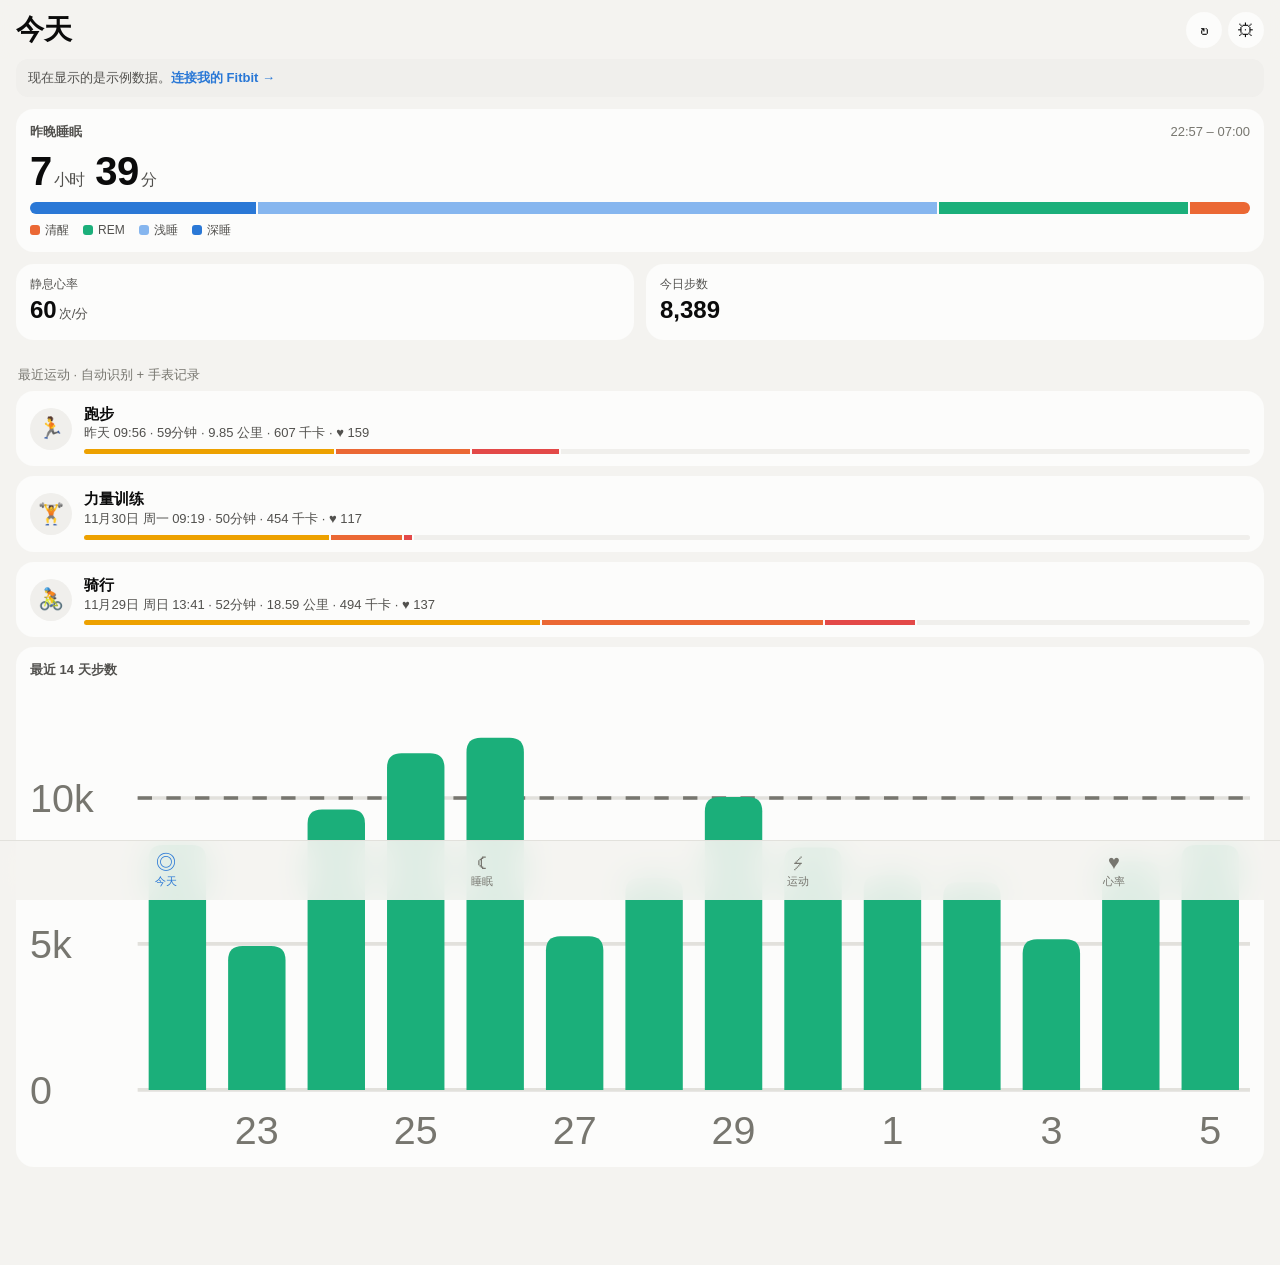
==== index.html @ ba072684 "Personal Fitbit dashboard PWA (sleep stages, workouts, heart rate) Static home-screen web app that r" ====
<!doctype html>
<html lang="zh-CN">
<head>
  <meta charset="utf-8">
  <meta name="viewport" content="width=device-width, initial-scale=1, viewport-fit=cover">
  <meta name="apple-mobile-web-app-capable" content="yes">
  <meta name="mobile-web-app-capable" content="yes">
  <meta name="apple-mobile-web-app-status-bar-style" content="black-translucent">
  <meta name="apple-mobile-web-app-title" content="我的健康">
  <meta name="theme-color" content="#111214">
  <meta name="referrer" content="no-referrer">
  <title>我的健康</title>
  <link rel="manifest" href="manifest.webmanifest">
  <link rel="apple-touch-icon" href="icons/icon-180.png">
  <link rel="icon" href="icons/icon.svg" type="image/svg+xml">
  <link rel="stylesheet" href="styles.css">
</head>
<body>
  <header class="top">
    <h1 id="title">今天</h1>
    <div class="top-actions">
      <button id="refresh" class="icon-btn" aria-label="刷新">↻</button>
      <button id="open-settings" class="icon-btn" aria-label="设置">⚙︎</button>
    </div>
  </header>
  <div id="banner" class="banner" hidden></div>
  <main id="view" aria-live="polite"></main>
  <div id="tip" class="tip" hidden></div>
  <nav class="tabs" role="tablist">
    <button data-tab="today" class="on"><span class="ti">◎</span>今天</button>
    <button data-tab="sleep"><span class="ti">☾</span>睡眠</button>
    <button data-tab="workouts"><span class="ti">⚡︎</span>运动</button>
    <button data-tab="heart"><span class="ti">♥︎</span>心率</button>
  </nav>
  <script type="module" src="app.js"></script>
</body>
</html>
---- styles.css ----
:root {
  color-scheme: dark;
  --bg: #111214;
  --card: #1a1a19;
  --card-2: #232321;
  --line: #2e2e2b;
  --text: #f0efec;
  --text-2: #c3c2b7;
  --muted: #8b8a82;
  --accent: #3987e5;
  /* sleep stages: ordered by depth; rows are also labeled, so color is never alone */
  --awake: #d95926;
  --rem: #199e70;
  --light: #6da7ec;
  --deep: #256abf;
  --hr: #e66767;
  --hr-band: rgba(230, 103, 103, .22);
  --steps: #1baf7a;
  --z1: #c98500; --z2: #d95926; --z3: #e66767;
  --safe-b: env(safe-area-inset-bottom, 0px);
  --safe-t: env(safe-area-inset-top, 0px);
}
@media (prefers-color-scheme: light) {
  :root:not([data-theme="dark"]) {
    color-scheme: light;
    --bg: #f4f3f0; --card: #fcfcfb; --card-2: #f0efec; --line: #e2e1dc;
    --text: #0b0b0b; --text-2: #52514e; --muted: #77766f;
    --accent: #2a78d6; --awake: #eb6834; --rem: #1baf7a; --light: #86b6ef; --deep: #2a78d6;
    --hr: #e34948; --hr-band: rgba(227, 73, 72, .16); --z1: #eda100; --z2: #eb6834; --z3: #e34948;
  }
}
* { box-sizing: border-box; -webkit-tap-highlight-color: transparent; }
html, body { margin: 0; background: var(--bg); color: var(--text); }
body {
  font: 15px/1.45 -apple-system, BlinkMacSystemFont, "SF Pro Text", "PingFang SC", "Helvetica Neue", sans-serif;
  padding-top: var(--safe-t);
  padding-bottom: calc(70px + var(--safe-b));
  min-height: 100vh;
  overflow-x: hidden;
}
button { font: inherit; color: inherit; }
.top {
  position: sticky; top: 0; z-index: 5;
  display: flex; align-items: center; justify-content: space-between;
  padding: 10px 16px 8px; background: color-mix(in srgb, var(--bg) 88%, transparent);
  backdrop-filter: blur(14px); -webkit-backdrop-filter: blur(14px);
}
.top h1 { font-size: 28px; margin: 0; letter-spacing: .3px; }
.top-actions { display: flex; gap: 6px; }
.icon-btn { background: var(--card); border: 0; width: 36px; height: 36px; border-radius: 18px; font-size: 18px; cursor: pointer; }
.icon-btn.spin { animation: spin 1s linear infinite; }
@keyframes spin { to { transform: rotate(360deg); } }
main { padding: 4px 16px 16px; }
.banner { margin: 0 16px 8px; padding: 10px 12px; border-radius: 12px; background: var(--card-2); color: var(--text-2); font-size: 13px; }
.banner button { background: none; border: 0; color: var(--accent); padding: 0; cursor: pointer; font-weight: 600; }
.banner.err { color: var(--awake); }

.card { background: var(--card); border-radius: 18px; padding: 14px 14px 12px; margin-bottom: 12px; }
.card h2 { font-size: 13px; font-weight: 600; color: var(--text-2); margin: 0 0 8px; text-transform: none; display: flex; justify-content: space-between; align-items: baseline; }
.card h2 .sub { font-weight: 400; color: var(--muted); }
.hero { font-size: 40px; font-weight: 700; letter-spacing: -.5px; line-height: 1.05; }
.hero small { font-size: 16px; font-weight: 500; color: var(--text-2); margin-left: 2px; }
.muted { color: var(--muted); }
.row { display: flex; gap: 12px; }
.row > * { flex: 1; min-width: 0; }
.stat { background: var(--card); border-radius: 18px; padding: 12px 14px; margin-bottom: 12px; }
.stat .k { font-size: 12px; color: var(--text-2); }
.stat .v { font-size: 24px; font-weight: 700; }
.stat .v small { font-size: 13px; color: var(--text-2); font-weight: 500; margin-left: 2px; }
.grid4 { display: grid; grid-template-columns: repeat(2, 1fr); gap: 10px 12px; margin-top: 10px; }
.grid4 .k { font-size: 12px; color: var(--muted); }
.grid4 .v { font-size: 17px; font-weight: 600; }

.nav-day { display: flex; align-items: center; justify-content: space-between; margin-bottom: 10px; }
.nav-day button { background: var(--card); border: 0; border-radius: 14px; padding: 6px 14px; cursor: pointer; }
.nav-day button:disabled { opacity: .3; }
.nav-day .d { font-weight: 600; }

svg { display: block; width: 100%; height: auto; overflow: visible; }
svg text { fill: var(--muted); font-size: 11px; }
svg .lbl { fill: var(--text-2); font-size: 12px; }
svg .grid { stroke: var(--line); stroke-width: 1; }
.hit { fill: transparent; cursor: pointer; }

.legend { display: flex; flex-wrap: wrap; gap: 6px 14px; margin-top: 8px; font-size: 12px; color: var(--text-2); }
.legend i { display: inline-block; width: 10px; height: 10px; border-radius: 3px; margin-right: 5px; vertical-align: -1px; }

.stage-row { display: grid; grid-template-columns: 40px 1fr auto; align-items: center; gap: 10px; margin: 8px 0; font-size: 13px; }
.stage-row .bar { height: 10px; background: var(--card-2); border-radius: 5px; overflow: hidden; }
.stage-row .bar span { display: block; height: 100%; border-radius: 5px; }
.stage-row .val { text-align: right; white-space: nowrap; width: 132px; color: var(--text-2); font-variant-numeric: tabular-nums; }
.stage-row .name { color: var(--text-2); }

.stack { display: flex; height: 12px; border-radius: 6px; overflow: hidden; gap: 2px; margin-top: 10px; }
.stack span { display: block; height: 100%; }

.wk { display: flex; gap: 12px; align-items: center; padding: 12px 14px; background: var(--card); border-radius: 18px; margin-bottom: 10px; cursor: pointer; border: 0; width: 100%; text-align: left; }
.wk .ic { width: 42px; height: 42px; border-radius: 21px; background: var(--card-2); display: grid; place-items: center; font-size: 21px; flex: none; }
.wk .body { flex: 1; min-width: 0; }
.wk .t { font-weight: 600; display: flex; gap: 6px; align-items: center; }
.wk .m { font-size: 13px; color: var(--text-2); }
.wk .tag { font-size: 10px; font-weight: 600; color: var(--accent); border: 1px solid currentColor; border-radius: 6px; padding: 0 4px; }
.wk .zones { display: flex; height: 5px; gap: 2px; margin-top: 6px; border-radius: 3px; overflow: hidden; }
.wk .zones span { display: block; height: 100%; }
.day-h { font-size: 13px; color: var(--muted); margin: 14px 2px 6px; }

.sheet-bg { position: fixed; inset: 0; background: rgba(0,0,0,.5); z-index: 20; }
.sheet { position: fixed; left: 0; right: 0; bottom: 0; z-index: 21; background: var(--bg); border-radius: 22px 22px 0 0; max-height: 88vh; overflow: auto; padding: 8px 16px calc(24px + var(--safe-b)); }
.sheet .grab { width: 40px; height: 5px; border-radius: 3px; background: var(--line); margin: 4px auto 10px; }
.sheet h3 { margin: 4px 0 12px; font-size: 22px; }

.field { display: block; margin-bottom: 12px; }
.field span { display: block; font-size: 13px; color: var(--text-2); margin-bottom: 4px; }
.field input { width: 100%; padding: 11px 12px; border-radius: 12px; border: 1px solid var(--line); background: var(--card); color: var(--text); font: inherit; font-size: 16px; }
.btn { display: block; width: 100%; padding: 13px; border-radius: 14px; border: 0; background: var(--accent); color: #fff; font-weight: 600; font-size: 16px; cursor: pointer; margin-top: 8px; }
.btn.ghost { background: var(--card); color: var(--text); }
.btn.danger { background: var(--card); color: var(--awake); }
.note { font-size: 12px; color: var(--muted); margin: 6px 0 12px; }
code { font-size: 12px; background: var(--card-2); padding: 1px 5px; border-radius: 5px; word-break: break-all; }

.tabs {
  position: fixed; left: 0; right: 0; bottom: 0; z-index: 6;
  display: flex; padding: 6px 8px calc(6px + var(--safe-b));
  background: color-mix(in srgb, var(--bg) 90%, transparent);
  backdrop-filter: blur(16px); -webkit-backdrop-filter: blur(16px);
  border-top: 1px solid var(--line);
}
.tabs button { flex: 1; background: none; border: 0; font-size: 11px; color: var(--muted); display: flex; flex-direction: column; align-items: center; gap: 1px; padding: 4px 0; cursor: pointer; }
.tabs button .ti { font-size: 20px; line-height: 1.1; }
.tabs button.on { color: var(--accent); }

.tip { position: fixed; z-index: 30; pointer-events: none; background: var(--card-2); color: var(--text); border: 1px solid var(--line); padding: 6px 9px; border-radius: 10px; font-size: 12px; box-shadow: 0 6px 20px rgba(0,0,0,.35); max-width: 220px; }
.tip b { font-weight: 600; }
.empty { text-align: center; color: var(--muted); padding: 30px 10px; }
table.data { width: 100%; border-collapse: collapse; font-size: 13px; }
table.data td, table.data th { padding: 5px 2px; border-bottom: 1px solid var(--line); text-align: left; font-variant-numeric: tabular-nums; }
table.data th { color: var(--muted); font-weight: 500; }
details summary { color: var(--muted); font-size: 12px; cursor: pointer; margin-top: 8px; }
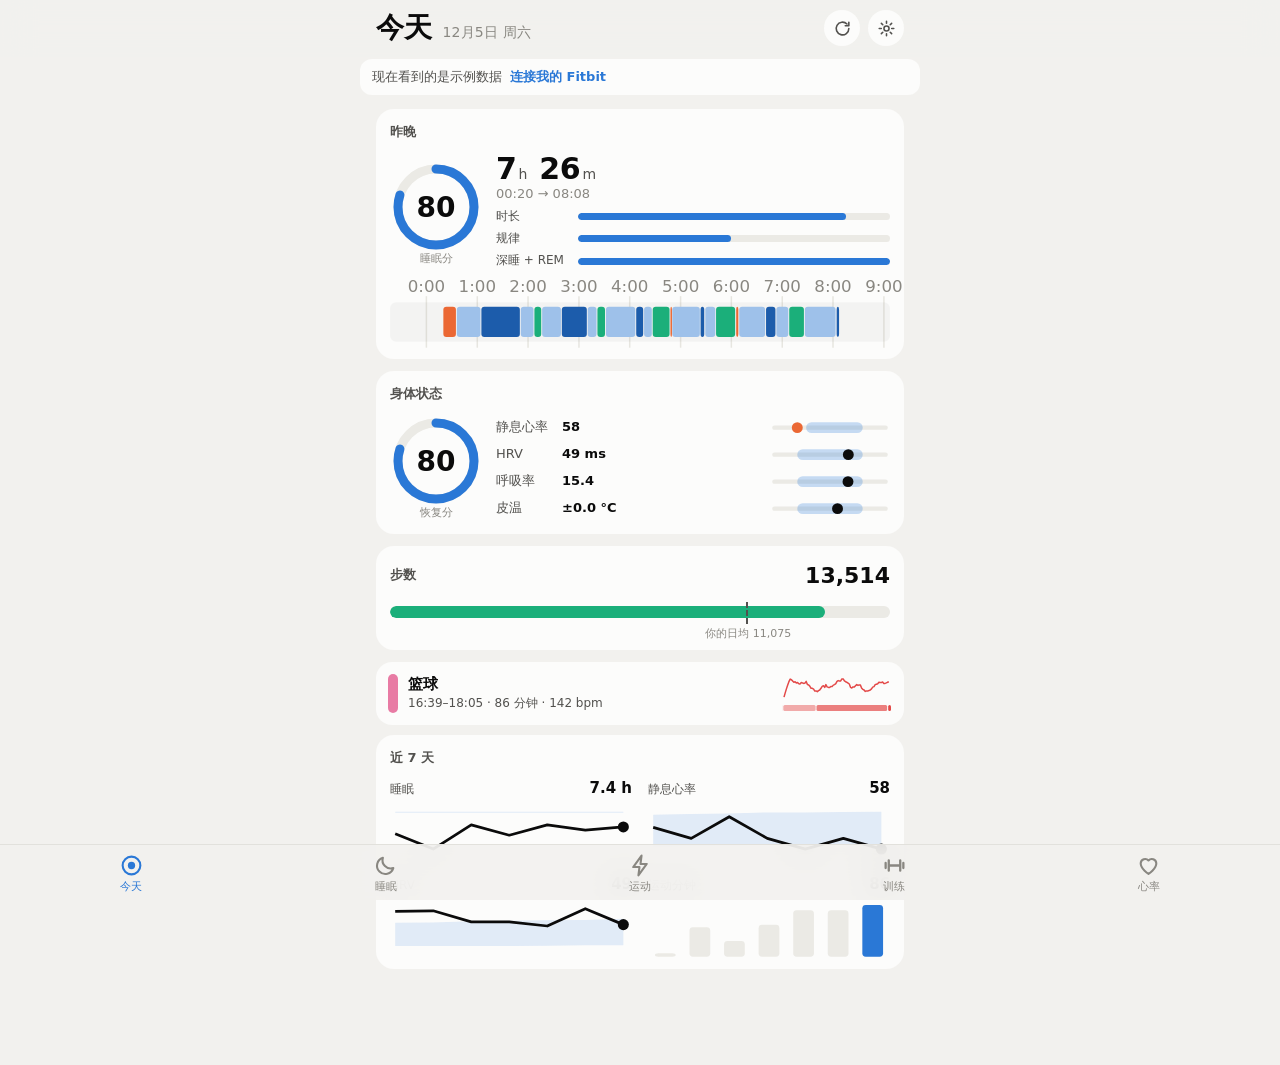
==== commit d133aba9: "v2: chart-first redesign, day/week/month/3-month views, strength-training log - One shared 日/周/月/3月 " ====
--- a/index.html
+++ b/index.html
@@ -5,9 +5,10 @@
   <meta name="viewport" content="width=device-width, initial-scale=1, viewport-fit=cover">
   <meta name="apple-mobile-web-app-capable" content="yes">
   <meta name="mobile-web-app-capable" content="yes">
-  <meta name="apple-mobile-web-app-status-bar-style" content="black-translucent">
+  <meta name="apple-mobile-web-app-status-bar-style" content="default">
   <meta name="apple-mobile-web-app-title" content="我的健康">
-  <meta name="theme-color" content="#111214">
+  <meta name="theme-color" content="#f4f3f0" media="(prefers-color-scheme: light)">
+  <meta name="theme-color" content="#0d0d0d" media="(prefers-color-scheme: dark)">
   <meta name="referrer" content="no-referrer">
   <title>我的健康</title>
   <link rel="manifest" href="manifest.webmanifest">
@@ -17,20 +18,31 @@
 </head>
 <body>
   <header class="top">
-    <h1 id="title">今天</h1>
-    <div class="top-actions">
-      <button id="refresh" class="icon-btn" aria-label="刷新">↻</button>
-      <button id="open-settings" class="icon-btn" aria-label="设置">⚙︎</button>
+    <div class="top-row">
+      <h1><span id="title">今天</span><small id="date"></small></h1>
+      <div class="top-actions">
+        <button id="sync" class="icon-btn" aria-label="刷新"><svg viewBox="0 0 24 24"><path d="M20 12a8 8 0 1 1-2.34-5.66M20 4v4.5h-4.5" fill="none" stroke="currentColor" stroke-width="2" stroke-linecap="round" stroke-linejoin="round"/></svg></button>
+        <button id="open-settings" class="icon-btn" aria-label="设置"><svg viewBox="0 0 24 24"><circle cx="12" cy="12" r="3.2" fill="none" stroke="currentColor" stroke-width="2"/><path d="M12 2.8v2.6M12 18.6v2.6M2.8 12h2.6M18.6 12h2.6M5.5 5.5l1.8 1.8M16.7 16.7l1.8 1.8M5.5 18.5l1.8-1.8M16.7 7.3l1.8-1.8" stroke="currentColor" stroke-width="2" stroke-linecap="round"/></svg></button>
+      </div>
+    </div>
+    <div id="period" class="period" hidden>
+      <div class="seg" role="tablist" aria-label="时间范围">
+        <button data-range="d" role="tab">日</button><button data-range="w" role="tab">周</button><button data-range="m" role="tab">月</button><button data-range="q" role="tab">3月</button>
+      </div>
+      <div class="pnav">
+        <button data-nav="1" aria-label="更早">‹</button><span id="plabel"></span><button data-nav="-1" aria-label="更近">›</button>
+      </div>
     </div>
   </header>
   <div id="banner" class="banner" hidden></div>
   <main id="view" aria-live="polite"></main>
   <div id="tip" class="tip" hidden></div>
   <nav class="tabs" role="tablist">
-    <button data-tab="today" class="on"><span class="ti">◎</span>今天</button>
-    <button data-tab="sleep"><span class="ti">☾</span>睡眠</button>
-    <button data-tab="workouts"><span class="ti">⚡︎</span>运动</button>
-    <button data-tab="heart"><span class="ti">♥︎</span>心率</button>
+    <button data-tab="today" role="tab"><svg viewBox="0 0 24 24"><circle cx="12" cy="12" r="8.5" fill="none" stroke="currentColor" stroke-width="2"/><circle cx="12" cy="12" r="3.5" fill="currentColor"/></svg>今天</button>
+    <button data-tab="sleep" role="tab"><svg viewBox="0 0 24 24"><path d="M19.5 14.5A8 8 0 0 1 9.5 4.5a8 8 0 1 0 10 10z" fill="none" stroke="currentColor" stroke-width="2" stroke-linejoin="round"/></svg>睡眠</button>
+    <button data-tab="workouts" role="tab"><svg viewBox="0 0 24 24"><path d="M13 2.5 5 13.5h6l-1 8 8-11h-6z" fill="none" stroke="currentColor" stroke-width="2" stroke-linejoin="round"/></svg>运动</button>
+    <button data-tab="train" role="tab"><svg viewBox="0 0 24 24"><path d="M6.5 7v10M17.5 7v10M3.5 9.5v5M20.5 9.5v5M6.5 12h11" fill="none" stroke="currentColor" stroke-width="2.2" stroke-linecap="round"/></svg>训练</button>
+    <button data-tab="heart" role="tab"><svg viewBox="0 0 24 24"><path d="M12 20s-7.5-4.6-7.5-10.2A4.3 4.3 0 0 1 12 7.2a4.3 4.3 0 0 1 7.5 2.6C19.5 15.4 12 20 12 20z" fill="none" stroke="currentColor" stroke-width="2" stroke-linejoin="round"/></svg>心率</button>
   </nav>
   <script type="module" src="app.js"></script>
 </body>
--- a/styles.css
+++ b/styles.css
@@ -1,138 +1,378 @@
+/* 我的健康 v2. Colors are tokens: light first, dark below. Charts read the same tokens. */
 :root {
+  color-scheme: light;
+  --bg: #f2f1ee;
+  --card: #fcfcfb;
+  --card-2: #f0efec;
+  --line: #e2e1dc;
+  --grid: #e7e6e0;
+  --track: #ebeae5;
+  --shade: rgba(11, 11, 11, .035);
+  --shade-strong: rgba(42, 120, 214, .09);
+  --dot: #c3c2b7;
+  --text: #0b0b0b;
+  --text-2: #52514e;
+  --muted: #898781;
+  --c-blue: #2a78d6;
+  --c-orange: #eb6834;
+  --c-aqua: #1baf7a;
+  --c-yellow: #eda100;
+  --c-magenta: #e87ba4;
+  --c-green: #008300;
+  --c-violet: #6250d6;
+  --c-red: #e34948;
+  --c-grey: #a9a8a1;
+  --c-steps: var(--c-aqua);
+  --accent: var(--c-blue);
+  --good: #006300;
+  --warn: #c2410c;
+  --deep: #1c5cab;
+  --light: color-mix(in srgb, var(--c-blue) 45%, var(--card));
+  --rem: var(--c-aqua);
+  --awake: var(--c-orange);
+  --band: color-mix(in srgb, var(--c-blue) 13%, transparent);
+  --band-strong: color-mix(in srgb, var(--c-blue) 26%, transparent);
+  --z1: color-mix(in srgb, var(--c-red) 22%, var(--card));
+  --z2: color-mix(in srgb, var(--c-red) 45%, var(--card));
+  --z3: color-mix(in srgb, var(--c-red) 70%, var(--card));
+  --z4: var(--c-red);
+  --safe-t: env(safe-area-inset-top, 0px);
+  --safe-b: env(safe-area-inset-bottom, 0px);
+}
+@media (prefers-color-scheme: dark) {
+  :root:where(:not([data-theme="light"])) {
+    color-scheme: dark;
+    --bg: #0d0d0d; --card: #1a1a19; --card-2: #242422; --line: #2e2e2b; --grid: #2c2c2a; --track: #2b2b29;
+    --shade: rgba(255, 255, 255, .035); --shade-strong: rgba(57, 135, 229, .16); --dot: #4a4a46;
+    --text: #f0efec; --text-2: #c3c2b7; --muted: #898781;
+    --c-blue: #3987e5; --c-orange: #d95926; --c-aqua: #199e70; --c-yellow: #c98500; --c-magenta: #d55181;
+    --c-green: #0ca30c; --c-violet: #9085e9; --c-red: #e66767; --c-grey: #6f6e68;
+    --good: #0ca30c; --warn: #ec835a; --deep: #3987e5;
+    --light: color-mix(in srgb, var(--c-blue) 45%, var(--card));
+    --z1: color-mix(in srgb, var(--c-red) 34%, var(--card)); --z2: color-mix(in srgb, var(--c-red) 55%, var(--card)); --z3: color-mix(in srgb, var(--c-red) 78%, var(--card));
+  }
+}
+:root[data-theme="dark"] {
   color-scheme: dark;
-  --bg: #111214;
-  --card: #1a1a19;
-  --card-2: #232321;
-  --line: #2e2e2b;
-  --text: #f0efec;
-  --text-2: #c3c2b7;
-  --muted: #8b8a82;
-  --accent: #3987e5;
-  /* sleep stages: ordered by depth; rows are also labeled, so color is never alone */
-  --awake: #d95926;
-  --rem: #199e70;
-  --light: #6da7ec;
-  --deep: #256abf;
-  --hr: #e66767;
-  --hr-band: rgba(230, 103, 103, .22);
-  --steps: #1baf7a;
-  --z1: #c98500; --z2: #d95926; --z3: #e66767;
-  --safe-b: env(safe-area-inset-bottom, 0px);
-  --safe-t: env(safe-area-inset-top, 0px);
-}
-@media (prefers-color-scheme: light) {
-  :root:not([data-theme="dark"]) {
-    color-scheme: light;
-    --bg: #f4f3f0; --card: #fcfcfb; --card-2: #f0efec; --line: #e2e1dc;
-    --text: #0b0b0b; --text-2: #52514e; --muted: #77766f;
-    --accent: #2a78d6; --awake: #eb6834; --rem: #1baf7a; --light: #86b6ef; --deep: #2a78d6;
-    --hr: #e34948; --hr-band: rgba(227, 73, 72, .16); --z1: #eda100; --z2: #eb6834; --z3: #e34948;
-  }
-}
+  --bg: #0d0d0d; --card: #1a1a19; --card-2: #242422; --line: #2e2e2b; --grid: #2c2c2a; --track: #2b2b29;
+  --shade: rgba(255, 255, 255, .035); --shade-strong: rgba(57, 135, 229, .16); --dot: #4a4a46;
+  --text: #f0efec; --text-2: #c3c2b7; --muted: #898781;
+  --c-blue: #3987e5; --c-orange: #d95926; --c-aqua: #199e70; --c-yellow: #c98500; --c-magenta: #d55181;
+  --c-green: #0ca30c; --c-violet: #9085e9; --c-red: #e66767; --c-grey: #6f6e68;
+  --good: #0ca30c; --warn: #ec835a; --deep: #3987e5;
+  --light: color-mix(in srgb, var(--c-blue) 45%, var(--card));
+  --z1: color-mix(in srgb, var(--c-red) 34%, var(--card)); --z2: color-mix(in srgb, var(--c-red) 55%, var(--card)); --z3: color-mix(in srgb, var(--c-red) 78%, var(--card));
+}
+
 * { box-sizing: border-box; -webkit-tap-highlight-color: transparent; }
 html, body { margin: 0; background: var(--bg); color: var(--text); }
 body {
-  font: 15px/1.45 -apple-system, BlinkMacSystemFont, "SF Pro Text", "PingFang SC", "Helvetica Neue", sans-serif;
-  padding-top: var(--safe-t);
-  padding-bottom: calc(70px + var(--safe-b));
+  font: 15px/1.45 -apple-system, BlinkMacSystemFont, system-ui, "PingFang SC", "Helvetica Neue", sans-serif;
+  padding-bottom: calc(64px + var(--safe-b));
   min-height: 100vh;
   overflow-x: hidden;
-}
-button { font: inherit; color: inherit; }
+  -webkit-text-size-adjust: 100%;
+}
+body.has-sheet { overflow: hidden; }
+button { font: inherit; color: inherit; cursor: pointer; }
+button:disabled { opacity: .35; cursor: default; }
+small { font-size: .78em; }
+
+/* ---------- header ---------- */
 .top {
   position: sticky; top: 0; z-index: 5;
-  display: flex; align-items: center; justify-content: space-between;
-  padding: 10px 16px 8px; background: color-mix(in srgb, var(--bg) 88%, transparent);
-  backdrop-filter: blur(14px); -webkit-backdrop-filter: blur(14px);
-}
-.top h1 { font-size: 28px; margin: 0; letter-spacing: .3px; }
-.top-actions { display: flex; gap: 6px; }
-.icon-btn { background: var(--card); border: 0; width: 36px; height: 36px; border-radius: 18px; font-size: 18px; cursor: pointer; }
-.icon-btn.spin { animation: spin 1s linear infinite; }
+  padding: calc(var(--safe-t) + 8px) 16px 8px;
+  background: color-mix(in srgb, var(--bg) 86%, transparent);
+  backdrop-filter: saturate(1.4) blur(16px); -webkit-backdrop-filter: saturate(1.4) blur(16px);
+}
+.top-row { display: flex; align-items: center; justify-content: space-between; }
+.top h1 { font-size: 28px; margin: 0; letter-spacing: .2px; display: flex; align-items: baseline; gap: 10px; }
+.top h1 small { font-size: 14px; font-weight: 500; color: var(--muted); }
+.top-actions { display: flex; gap: 8px; }
+.icon-btn { background: var(--card); border: 0; width: 36px; height: 36px; border-radius: 18px; display: grid; place-items: center; color: var(--text-2); }
+.icon-btn svg { width: 19px; height: 19px; }
+.icon-btn.spin svg { animation: spin 1s linear infinite; }
 @keyframes spin { to { transform: rotate(360deg); } }
-main { padding: 4px 16px 16px; }
-.banner { margin: 0 16px 8px; padding: 10px 12px; border-radius: 12px; background: var(--card-2); color: var(--text-2); font-size: 13px; }
-.banner button { background: none; border: 0; color: var(--accent); padding: 0; cursor: pointer; font-weight: 600; }
-.banner.err { color: var(--awake); }
-
-.card { background: var(--card); border-radius: 18px; padding: 14px 14px 12px; margin-bottom: 12px; }
-.card h2 { font-size: 13px; font-weight: 600; color: var(--text-2); margin: 0 0 8px; text-transform: none; display: flex; justify-content: space-between; align-items: baseline; }
-.card h2 .sub { font-weight: 400; color: var(--muted); }
-.hero { font-size: 40px; font-weight: 700; letter-spacing: -.5px; line-height: 1.05; }
-.hero small { font-size: 16px; font-weight: 500; color: var(--text-2); margin-left: 2px; }
+
+.period { display: flex; align-items: center; justify-content: space-between; gap: 10px; margin-top: 8px; }
+.period[hidden] { display: none; }
+.seg { display: flex; background: var(--card-2); border-radius: 10px; padding: 2px; }
+.seg button { border: 0; background: none; padding: 5px 0; width: 44px; border-radius: 8px; font-size: 14px; color: var(--text-2); }
+.seg button[aria-selected="true"] { background: var(--card); color: var(--text); font-weight: 600; box-shadow: 0 1px 3px rgba(0, 0, 0, .12); }
+.pnav { display: flex; align-items: center; gap: 2px; min-width: 0; }
+.pnav span { font-size: 14px; font-weight: 600; white-space: nowrap; overflow: hidden; text-overflow: ellipsis; text-align: center; min-width: 76px; }
+.pnav button { border: 0; background: none; font-size: 24px; line-height: 1; width: 32px; height: 32px; color: var(--accent); }
+
+.banner { margin: 2px 16px 10px; padding: 9px 12px; border-radius: 12px; background: var(--card); color: var(--text-2); font-size: 13px; display: flex; flex-wrap: wrap; gap: 4px 8px; align-items: center; }
+.banner button { background: none; border: 0; color: var(--accent); padding: 0; font-weight: 600; }
+.warn { color: var(--warn); }
 .muted { color: var(--muted); }
-.row { display: flex; gap: 12px; }
-.row > * { flex: 1; min-width: 0; }
-.stat { background: var(--card); border-radius: 18px; padding: 12px 14px; margin-bottom: 12px; }
-.stat .k { font-size: 12px; color: var(--text-2); }
-.stat .v { font-size: 24px; font-weight: 700; }
-.stat .v small { font-size: 13px; color: var(--text-2); font-weight: 500; margin-left: 2px; }
-.grid4 { display: grid; grid-template-columns: repeat(2, 1fr); gap: 10px 12px; margin-top: 10px; }
-.grid4 .k { font-size: 12px; color: var(--muted); }
-.grid4 .v { font-size: 17px; font-weight: 600; }
-
-.nav-day { display: flex; align-items: center; justify-content: space-between; margin-bottom: 10px; }
-.nav-day button { background: var(--card); border: 0; border-radius: 14px; padding: 6px 14px; cursor: pointer; }
-.nav-day button:disabled { opacity: .3; }
-.nav-day .d { font-weight: 600; }
-
-svg { display: block; width: 100%; height: auto; overflow: visible; }
-svg text { fill: var(--muted); font-size: 11px; }
-svg .lbl { fill: var(--text-2); font-size: 12px; }
-svg .grid { stroke: var(--line); stroke-width: 1; }
-.hit { fill: transparent; cursor: pointer; }
-
-.legend { display: flex; flex-wrap: wrap; gap: 6px 14px; margin-top: 8px; font-size: 12px; color: var(--text-2); }
-.legend i { display: inline-block; width: 10px; height: 10px; border-radius: 3px; margin-right: 5px; vertical-align: -1px; }
-
-.stage-row { display: grid; grid-template-columns: 40px 1fr auto; align-items: center; gap: 10px; margin: 8px 0; font-size: 13px; }
-.stage-row .bar { height: 10px; background: var(--card-2); border-radius: 5px; overflow: hidden; }
-.stage-row .bar span { display: block; height: 100%; border-radius: 5px; }
-.stage-row .val { text-align: right; white-space: nowrap; width: 132px; color: var(--text-2); font-variant-numeric: tabular-nums; }
-.stage-row .name { color: var(--text-2); }
-
-.stack { display: flex; height: 12px; border-radius: 6px; overflow: hidden; gap: 2px; margin-top: 10px; }
-.stack span { display: block; height: 100%; }
-
-.wk { display: flex; gap: 12px; align-items: center; padding: 12px 14px; background: var(--card); border-radius: 18px; margin-bottom: 10px; cursor: pointer; border: 0; width: 100%; text-align: left; }
-.wk .ic { width: 42px; height: 42px; border-radius: 21px; background: var(--card-2); display: grid; place-items: center; font-size: 21px; flex: none; }
-.wk .body { flex: 1; min-width: 0; }
-.wk .t { font-weight: 600; display: flex; gap: 6px; align-items: center; }
-.wk .m { font-size: 13px; color: var(--text-2); }
-.wk .tag { font-size: 10px; font-weight: 600; color: var(--accent); border: 1px solid currentColor; border-radius: 6px; padding: 0 4px; }
-.wk .zones { display: flex; height: 5px; gap: 2px; margin-top: 6px; border-radius: 3px; overflow: hidden; }
-.wk .zones span { display: block; height: 100%; }
-.day-h { font-size: 13px; color: var(--muted); margin: 14px 2px 6px; }
-
-.sheet-bg { position: fixed; inset: 0; background: rgba(0,0,0,.5); z-index: 20; }
-.sheet { position: fixed; left: 0; right: 0; bottom: 0; z-index: 21; background: var(--bg); border-radius: 22px 22px 0 0; max-height: 88vh; overflow: auto; padding: 8px 16px calc(24px + var(--safe-b)); }
-.sheet .grab { width: 40px; height: 5px; border-radius: 3px; background: var(--line); margin: 4px auto 10px; }
-.sheet h3 { margin: 4px 0 12px; font-size: 22px; }
-
-.field { display: block; margin-bottom: 12px; }
-.field span { display: block; font-size: 13px; color: var(--text-2); margin-bottom: 4px; }
-.field input { width: 100%; padding: 11px 12px; border-radius: 12px; border: 1px solid var(--line); background: var(--card); color: var(--text); font: inherit; font-size: 16px; }
-.btn { display: block; width: 100%; padding: 13px; border-radius: 14px; border: 0; background: var(--accent); color: #fff; font-weight: 600; font-size: 16px; cursor: pointer; margin-top: 8px; }
-.btn.ghost { background: var(--card); color: var(--text); }
-.btn.danger { background: var(--card); color: var(--awake); }
-.note { font-size: 12px; color: var(--muted); margin: 6px 0 12px; }
-code { font-size: 12px; background: var(--card-2); padding: 1px 5px; border-radius: 5px; word-break: break-all; }
-
+
+main { padding: 4px 16px 20px; }
+main.slide-l { animation: slideL .22s ease-out; }
+main.slide-r { animation: slideR .22s ease-out; }
+@keyframes slideL { from { opacity: .3; transform: translateX(26px); } }
+@keyframes slideR { from { opacity: .3; transform: translateX(-26px); } }
+
+/* ---------- tab bar ---------- */
 .tabs {
   position: fixed; left: 0; right: 0; bottom: 0; z-index: 6;
-  display: flex; padding: 6px 8px calc(6px + var(--safe-b));
-  background: color-mix(in srgb, var(--bg) 90%, transparent);
-  backdrop-filter: blur(16px); -webkit-backdrop-filter: blur(16px);
+  display: flex; justify-content: space-around;
+  padding: 6px 4px calc(4px + var(--safe-b));
+  background: color-mix(in srgb, var(--bg) 88%, transparent);
+  backdrop-filter: saturate(1.4) blur(16px); -webkit-backdrop-filter: saturate(1.4) blur(16px);
   border-top: 1px solid var(--line);
 }
-.tabs button { flex: 1; background: none; border: 0; font-size: 11px; color: var(--muted); display: flex; flex-direction: column; align-items: center; gap: 1px; padding: 4px 0; cursor: pointer; }
-.tabs button .ti { font-size: 20px; line-height: 1.1; }
-.tabs button.on { color: var(--accent); }
-
-.tip { position: fixed; z-index: 30; pointer-events: none; background: var(--card-2); color: var(--text); border: 1px solid var(--line); padding: 6px 9px; border-radius: 10px; font-size: 12px; box-shadow: 0 6px 20px rgba(0,0,0,.35); max-width: 220px; }
-.tip b { font-weight: 600; }
-.empty { text-align: center; color: var(--muted); padding: 30px 10px; }
-table.data { width: 100%; border-collapse: collapse; font-size: 13px; }
-table.data td, table.data th { padding: 5px 2px; border-bottom: 1px solid var(--line); text-align: left; font-variant-numeric: tabular-nums; }
-table.data th { color: var(--muted); font-weight: 500; }
-details summary { color: var(--muted); font-size: 12px; cursor: pointer; margin-top: 8px; }
+.tabs button { flex: 1; border: 0; background: none; display: flex; flex-direction: column; align-items: center; gap: 1px; font-size: 10.5px; color: var(--muted); padding: 2px 0; }
+.tabs svg { width: 25px; height: 25px; }
+.tabs button[aria-selected="true"] { color: var(--accent); }
+
+/* ---------- cards ---------- */
+.card { background: var(--card); border-radius: 18px; padding: 14px 14px 12px; margin-bottom: 12px; }
+.card.flat { background: none; padding: 2px 2px 4px; }
+.card.tap { cursor: pointer; }
+.card.tap:active { transform: scale(.99); }
+.card h2 { font-size: 13px; font-weight: 600; color: var(--text-2); margin: 0 0 10px; display: flex; justify-content: space-between; align-items: center; gap: 8px; }
+.card h2 > span:first-child { white-space: nowrap; }
+.card h2 .sub { font-weight: 400; color: var(--muted); font-size: 12px; text-align: right; }
+.card h2 .big { font-size: 22px; color: var(--text); font-weight: 700; }
+.card h2 .big small { font-size: 12px; font-weight: 500; color: var(--text-2); }
+.empty { color: var(--muted); text-align: center; padding: 36px 12px; font-size: 14px; line-height: 1.6; }
+.empty.sm { padding: 12px 6px; font-size: 13px; }
+.foot { font-size: 11px; color: var(--muted); margin-top: 8px; }
+
+svg { display: block; width: 100%; height: auto; overflow: visible; }
+svg text { fill: var(--muted); font-size: 11px; font-variant-numeric: tabular-nums; }
+svg text.lbl { fill: var(--text-2); font-size: 11.5px; }
+svg text.lbl.b { fill: var(--text); font-weight: 600; }
+svg .hit, svg rect.hit { fill: transparent; }
+[data-tip], [data-act] { cursor: pointer; }
+
+/* big numbers row */
+.nums { display: flex; gap: 10px 22px; flex-wrap: wrap; align-items: flex-end; }
+.num .k { font-size: 12px; color: var(--muted); }
+.num .v { font-size: 30px; font-weight: 700; letter-spacing: -.3px; line-height: 1.1; }
+.num .v small { font-size: 14px; font-weight: 500; color: var(--text-2); margin: 0 2px; }
+.num.sm .v { font-size: 20px; }
+.num.score .v { color: var(--accent); }
+
+/* today: score rings */
+.score-row { display: flex; gap: 14px; align-items: center; }
+.score { flex: none; width: 92px; text-align: center; }
+.score .lab { font-size: 11px; color: var(--muted); margin-top: -2px; }
+.ring { width: 92px; }
+.ring-n { fill: var(--text); font-size: 28px; font-weight: 700; }
+.score-body { flex: 1; min-width: 0; }
+.hero { font-size: 30px; font-weight: 700; line-height: 1.1; letter-spacing: -.3px; }
+.hero small { font-size: 14px; font-weight: 500; color: var(--text-2); margin: 0 2px; }
+.hero .when { display: block; font-size: 13px; font-weight: 500; color: var(--muted); letter-spacing: 0; margin: 2px 0 6px; }
+.sbar { display: grid; grid-template-columns: 74px 1fr; align-items: center; gap: 8px; margin: 5px 0; font-size: 12px; color: var(--text-2); }
+.sbar .track, .pbar .track { display: block; height: 7px; background: var(--track); border-radius: 4px; overflow: hidden; }
+.sbar .track i { display: block; height: 100%; background: var(--accent); border-radius: 4px; }
+.vrow { display: grid; grid-template-columns: 60px 64px 1fr; align-items: center; gap: 6px; padding: 4px 0; font-size: 13px; color: var(--text-2); }
+.vrow b { color: var(--text); font-weight: 600; font-variant-numeric: tabular-nums; white-space: nowrap; }
+.vrow svg { width: 100%; max-width: 120px; justify-self: end; }
+
+/* progress bar against your average */
+.pbar { position: relative; padding: 4px 0 20px; }
+.pbar .track { height: 12px; border-radius: 6px; display: flex; gap: 2px; }
+.pbar .track i { display: block; height: 100%; border-radius: 6px; }
+.pbar.stack .track i { border-radius: 0; }
+.pbar.stack .track i:first-child { border-radius: 6px 0 0 6px; }
+.pbar .mark { position: absolute; top: 0; bottom: 14px; width: 0; border-left: 2px dashed var(--text-2); }
+.pbar .mark em { position: absolute; top: 100%; transform: translateX(-50%); font-style: normal; font-size: 11px; color: var(--muted); white-space: nowrap; margin-top: 2px; }
+
+/* last 7 days sparks */
+.sparks { display: grid; grid-template-columns: 1fr 1fr; gap: 14px 16px; }
+.sp-h { display: flex; justify-content: space-between; align-items: baseline; font-size: 12px; color: var(--text-2); margin-bottom: 2px; }
+.sp-h b { color: var(--text); font-size: 15px; font-variant-numeric: tabular-nums; }
+
+/* vitals */
+.vitals { display: grid; grid-template-columns: 1fr 1fr; gap: 14px 16px; }
+.vitals.three { grid-template-columns: 1fr 1fr 1fr; gap: 12px; }
+.vital .vk { font-size: 12px; color: var(--muted); }
+.vital .vv { font-size: 20px; font-weight: 700; margin-bottom: 4px; font-variant-numeric: tabular-nums; }
+.vital .vv small { font-size: 12px; font-weight: 500; color: var(--text-2); margin-left: 2px; }
+
+/* legends */
+.legend { display: flex; flex-wrap: wrap; gap: 6px 14px; margin-top: 10px; font-size: 12px; color: var(--text-2); }
+.legend i { display: inline-block; width: 10px; height: 10px; border-radius: 3px; margin-right: 5px; vertical-align: -1px; }
+.legend i.round { border-radius: 50%; }
+.heat-legend { display: flex; align-items: center; gap: 3px; font-size: 11px; color: var(--muted); margin-top: 8px; }
+.heat-legend i { width: 14px; height: 10px; border-radius: 2px; background: var(--c-blue); }
+.heat-legend.ink { margin-top: 0; }
+.heat-legend.ink i { background: var(--text); }
+.chips { display: flex; flex-wrap: wrap; gap: 6px; }
+.chip { background: var(--card-2); border: 0; border-radius: 14px; padding: 4px 10px; font-size: 12.5px; color: var(--text-2); display: inline-flex; align-items: center; gap: 5px; }
+.chip i { width: 8px; height: 8px; border-radius: 2px; display: inline-block; }
+
+/* horizontal bars, comparisons */
+.hbars { display: grid; gap: 8px; }
+.hb { display: grid; grid-template-columns: 64px 1fr auto; align-items: center; gap: 10px; font-size: 13px; }
+.hb .k { color: var(--text-2); }
+.hb .bar, .cmp .bar { display: block; height: 10px; background: var(--track); border-radius: 5px; overflow: hidden; }
+.hb .bar i, .cmp .bar i { display: block; height: 100%; border-radius: 5px; }
+.hb .v { font-variant-numeric: tabular-nums; min-width: 64px; text-align: right; }
+.cmp { display: grid; gap: 10px; }
+.cmp-row { display: grid; grid-template-columns: 56px 1fr 84px; align-items: center; gap: 10px; font-size: 12px; }
+.cmp-row .k { color: var(--text-2); }
+.cmp-bars { display: grid; gap: 3px; }
+.cmp-bars .bar { height: 8px; }
+.cmp-v { display: grid; text-align: right; font-variant-numeric: tabular-nums; line-height: 1.25; }
+.cmp-v span { color: var(--muted); }
+.sub-h { font-size: 12px; font-weight: 600; color: var(--text-2); margin: 14px 0 8px; display: flex; justify-content: space-between; align-items: center; gap: 8px; }
+.sub-h .muted { font-weight: 400; }
+.sub-h .leg { font-weight: 400; color: var(--muted); display: flex; align-items: center; gap: 4px; }
+.sub-h .leg i { width: 8px; height: 8px; border-radius: 2px; display: inline-block; margin-left: 6px; }
+.hrbars { min-height: 60px; }
+
+/* workout rows */
+.wk { display: flex; gap: 10px; align-items: center; padding: 12px; background: var(--card); border-radius: 16px; margin-bottom: 10px; border: 0; width: 100%; text-align: left; }
+.wk .ic { width: 10px; align-self: stretch; border-radius: 5px; flex: none; }
+.wk .body { flex: 1; min-width: 0; display: flex; flex-direction: column; }
+.wk .t { font-weight: 600; }
+.wk .m { font-size: 12px; color: var(--text-2); white-space: nowrap; overflow: hidden; text-overflow: ellipsis; }
+.wk .viz { width: 110px; flex: none; display: flex; flex-direction: column; gap: 4px; }
+.wk .hrmini { display: block; height: 26px; }
+.wk .viz svg { width: 110px; }
+
+/* calendars */
+.cal { display: grid; grid-template-columns: repeat(7, 1fr); gap: 4px; }
+.cal-h { text-align: center; font-size: 11px; color: var(--muted); }
+.cal-c { aspect-ratio: 1; border-radius: 8px; background: var(--card-2); display: flex; flex-wrap: wrap; align-content: center; justify-content: center; gap: 2px; padding: 3px; position: relative; }
+.cal-c.off { background: none; }
+.cal-c.today { box-shadow: inset 0 0 0 1.5px var(--accent); }
+.cal-c .dot { border-radius: 50%; display: block; }
+.cal-c .sq { display: flex; flex-wrap: wrap; gap: 2px; justify-content: center; }
+.cal-c .sq i { width: 11px; height: 11px; border-radius: 3px; display: block; }
+.cal-c .ball { width: 9px; height: 9px; border-radius: 50%; background: var(--c-magenta); display: block; }
+
+/* training */
+.lifts { display: grid; gap: 10px; }
+.lift-row { display: grid; grid-template-columns: 92px 1fr auto; align-items: center; gap: 8px; }
+.lift-row .ln { font-weight: 600; font-size: 14px; display: flex; flex-direction: column; line-height: 1.25; }
+.lift-row .ln small { font-weight: 400; color: var(--muted); font-size: 11.5px; }
+.lift-row .lr { font-size: 12px; color: var(--text-2); font-variant-numeric: tabular-nums; text-align: right; white-space: nowrap; }
+.blocks { max-width: 220px; }
+.pill { display: inline-block; font-size: 12px; font-weight: 600; padding: 2px 8px; border-radius: 10px; background: var(--card-2); color: var(--text-2); white-space: nowrap; }
+.pill.up { background: color-mix(in srgb, var(--good) 14%, var(--card)); color: var(--good); }
+.lp-grid { display: grid; grid-template-columns: 1fr 1fr; gap: 14px 14px; }
+.lp-h { display: flex; justify-content: space-between; align-items: baseline; font-size: 12.5px; color: var(--text-2); margin-bottom: 4px; gap: 4px; }
+.lp-h em { font-style: normal; color: var(--good); font-weight: 600; margin-left: 2px; }
+.lp-h b { color: var(--text); font-size: 13px; white-space: nowrap; }
+.pend-hr, .sess-hr, .ed-hr { margin-bottom: 8px; }
+.pend-hr, .sess-hr { min-height: 110px; } /* reserve the chart's height: no jump when it loads */
+.ed-hr { min-height: 96px; }
+.card.confirm { box-shadow: inset 0 0 0 1.5px color-mix(in srgb, var(--accent) 55%, transparent); }
+.card.confirm h2 { align-items: center; }
+.card.confirm h2 > span:first-child { color: var(--accent); font-size: 14px; }
+.x { border: 0; background: var(--card-2); color: var(--text-2); width: 26px; height: 26px; border-radius: 13px; font-size: 16px; line-height: 1; flex: none; display: inline-grid; place-items: center; margin-left: 6px; }
+.card h2 .x { vertical-align: middle; }
+
+/* ---------- buttons, forms ---------- */
+.btn { display: block; width: 100%; padding: 12px; border-radius: 14px; border: 0; background: var(--card-2); color: var(--text); font-weight: 600; font-size: 15px; margin-top: 8px; text-align: center; }
+.btn.pri { background: var(--accent); color: #fff; }
+.btn.ghost { background: var(--card-2); }
+.btn.danger { color: var(--warn); }
+.btn.small { padding: 7px 10px; font-size: 13px; border-radius: 11px; width: auto; }
+.btn.talk { background: color-mix(in srgb, var(--accent) 14%, var(--card)); color: var(--accent); user-select: none; -webkit-user-select: none; -webkit-touch-callout: none; touch-action: none; }
+.btn.talk::before { content: ""; display: inline-block; width: 9px; height: 13px; border: 2px solid currentColor; border-radius: 6px; margin-right: 7px; vertical-align: -2px; }
+.btns { display: flex; gap: 8px; margin-top: 12px; }
+.btns .btn { margin-top: 0; flex: 1; }
+.btns.small { justify-content: flex-end; margin-top: 8px; }
+.btns.small .btn { flex: none; padding: 6px 14px; font-size: 13px; }
+.btns.center { justify-content: center; }
+.btns.center .btn { flex: none; width: auto; padding: 10px 18px; }
+.field { display: block; margin-bottom: 12px; }
+.field > span { display: block; font-size: 13px; color: var(--text-2); margin-bottom: 4px; }
+.field input, .vo textarea { width: 100%; padding: 11px 12px; border-radius: 12px; border: 1px solid var(--line); background: var(--card); color: var(--text); font: inherit; font-size: 16px; }
+.field.row { display: flex; align-items: center; gap: 10px; }
+.field.row > span { margin: 0; flex: none; }
+.field.row input { width: auto; flex: 1; }
+.note { font-size: 12px; color: var(--muted); margin: 6px 0 10px; line-height: 1.5; }
+.note.center { text-align: center; margin-top: 18px; }
+code { font-size: 12px; background: var(--card-2); padding: 1px 5px; border-radius: 5px; word-break: break-all; }
+details summary { cursor: pointer; color: var(--accent); font-size: 14px; margin: 6px 0 10px; }
+.sub-d summary { font-size: 13px; color: var(--muted); margin-top: 14px; }
+
+/* ---------- sheet, toast, tooltip ---------- */
+.sheet-bg { position: fixed; inset: 0; background: rgba(0, 0, 0, .42); z-index: 20; animation: fade .2s; }
+.sheet {
+  position: fixed; left: 0; right: 0; bottom: 0; z-index: 21;
+  background: var(--bg); border-radius: 22px 22px 0 0; max-height: 92vh; overflow: auto; overscroll-behavior: contain;
+  padding: 6px 16px calc(20px + var(--safe-b)); animation: up .24s ease-out; transition: transform .15s;
+}
+@keyframes up { from { transform: translateY(40%); opacity: .4; } }
+@keyframes fade { from { opacity: 0; } }
+.sheet .grab { width: 40px; height: 5px; border-radius: 3px; background: var(--line); margin: 4px auto 10px; }
+.sheet h3 { margin: 2px 0 12px; font-size: 21px; display: flex; align-items: baseline; justify-content: space-between; gap: 10px; }
+.sheet h3 .sub { font-size: 13px; font-weight: 500; color: var(--muted); }
+.set-g { background: var(--card); border-radius: 16px; padding: 12px 14px; margin-bottom: 12px; }
+.set-g h4 { margin: 0 0 8px; font-size: 13px; color: var(--text-2); }
+.set-row { display: flex; justify-content: space-between; align-items: baseline; gap: 10px; padding: 3px 0; font-size: 14px; }
+.set-row small { color: var(--muted); text-align: right; }
+.sw { display: flex; align-items: center; gap: 10px; font-size: 14px; padding: 4px 0; }
+.sw input { appearance: none; -webkit-appearance: none; width: 44px; height: 26px; border-radius: 13px; background: var(--track); position: relative; flex: none; margin: 0; transition: background .2s; }
+.sw input::after { content: ""; position: absolute; top: 2px; left: 2px; width: 22px; height: 22px; border-radius: 11px; background: #fff; box-shadow: 0 1px 3px rgba(0, 0, 0, .25); transition: transform .2s; }
+.sw input:checked { background: var(--c-green); }
+.sw input:checked::after { transform: translateX(18px); }
+
+.toast {
+  position: fixed; left: 50%; bottom: calc(76px + var(--safe-b)); transform: translate(-50%, 20px); z-index: 40;
+  background: var(--text); color: var(--bg); border-radius: 14px; padding: 10px 14px; font-size: 14px;
+  display: flex; gap: 14px; align-items: center; opacity: 0; pointer-events: none; transition: .2s; max-width: calc(100vw - 32px);
+}
+.toast.on { opacity: 1; transform: translate(-50%, 0); pointer-events: auto; }
+.toast button { background: none; border: 0; color: var(--c-blue); font-weight: 700; padding: 0; color: color-mix(in srgb, var(--c-blue) 70%, var(--bg)); }
+.tip {
+  position: fixed; z-index: 50; pointer-events: none; max-width: 240px;
+  background: var(--text); color: var(--bg); border-radius: 10px; padding: 6px 9px; font-size: 12.5px; line-height: 1.4;
+  box-shadow: 0 4px 16px rgba(0, 0, 0, .2);
+}
+.tip b { font-weight: 700; }
+
+/* ---------- training editor ---------- */
+.ed-said { font-size: 13px; color: var(--text-2); background: var(--card); border-radius: 12px; padding: 8px 10px; margin-bottom: 10px; }
+.ed-item { background: var(--card); border-radius: 16px; padding: 10px 10px 8px; margin-bottom: 10px; }
+.ed-ih { display: flex; align-items: center; gap: 8px; margin-bottom: 6px; }
+.ed-ih i { width: 10px; height: 10px; border-radius: 3px; flex: none; }
+.ed-ih b { font-size: 15px; }
+.ed-ih small { color: var(--muted); flex: 1; font-size: 12px; }
+.ed-viz { margin: 2px 0 6px; }
+.ed-viz svg { max-width: 300px; }
+.ed-set { display: grid; grid-template-columns: 16px auto auto 1fr auto; align-items: center; gap: 6px; padding: 3px 0; }
+.ed-set .n { font-size: 12px; color: var(--muted); text-align: center; }
+.stp { display: inline-flex; align-items: center; background: var(--card-2); border-radius: 10px; height: 34px; }
+.stp button { border: 0; background: none; width: 28px; height: 34px; font-size: 18px; color: var(--accent); padding: 0; }
+.stp input { width: 34px; border: 0; background: none; text-align: center; font: inherit; font-size: 16px; font-weight: 600; color: var(--text); padding: 0; font-variant-numeric: tabular-nums; }
+.stp.w input { width: 46px; }
+.stp em { font-style: normal; font-size: 11px; color: var(--muted); margin: 0 6px 0 -2px; }
+.ed-set .hard { justify-self: end; border: 0; background: var(--card-2); color: var(--muted); font-size: 12px; border-radius: 9px; padding: 6px 8px; }
+.ed-set .hard.on { background: color-mix(in srgb, var(--awake) 18%, var(--card)); color: var(--awake); font-weight: 600; }
+.ed-set .x { margin: 0; width: 24px; height: 24px; }
+.ed-note { font-size: 12px; color: var(--awake); padding: 0 0 4px 22px; }
+.add-set { margin: 6px 0 2px 22px; }
+.ed-add { display: flex; flex-wrap: wrap; gap: 6px; align-items: center; margin: 4px 0 8px; }
+.ed-add .k { font-size: 12px; color: var(--muted); margin-right: 2px; }
+.ed-add .chip { padding: 6px 11px; font-size: 13px; }
+.ed-bar { position: sticky; bottom: calc(-20px - var(--safe-b)); display: flex; gap: 8px; padding: 10px 0 calc(12px + var(--safe-b)); margin-bottom: calc(-20px - var(--safe-b)); background: var(--bg); }
+.ed-bar .btn { margin: 0; }
+.ed-bar .btn.talk { flex: 1.3; }
+.ed-bar .btn.pri { flex: 1; }
+
+/* voice overlay */
+.vo { position: fixed; inset: 0; z-index: 30; background: rgba(0, 0, 0, .45); display: flex; align-items: flex-end; animation: fade .15s; }
+.vo-in { width: 100%; background: var(--card); border-radius: 22px 22px 0 0; padding: 22px 18px calc(22px + var(--safe-b)); }
+.vo-said { font-size: 20px; font-weight: 600; min-height: 60px; line-height: 1.45; }
+.vo-st { font-size: 13px; color: var(--muted); margin-top: 10px; display: flex; align-items: center; gap: 8px; }
+.vo-st::before { content: ""; width: 10px; height: 10px; border-radius: 50%; background: var(--c-red); animation: pulse 1s infinite; flex: none; }
+.vo-st:has(.warn)::before, .vo-st:has(.spin-dot)::before { display: none; }
+.spin-dot { width: 14px; height: 14px; border: 2px solid var(--line); border-top-color: var(--accent); border-radius: 50%; animation: spin .8s linear infinite; display: inline-block; }
+@keyframes pulse { 50% { opacity: .25; } }
+.vo textarea { resize: none; font-size: 16px; }
+
+@media (min-width: 600px) {
+  main, .banner { max-width: 560px; margin-left: auto; margin-right: auto; }
+  .top-row, .period { max-width: 528px; margin-left: auto; margin-right: auto; }
+  .sheet, .vo-in { max-width: 560px; margin: 0 auto; }
+}
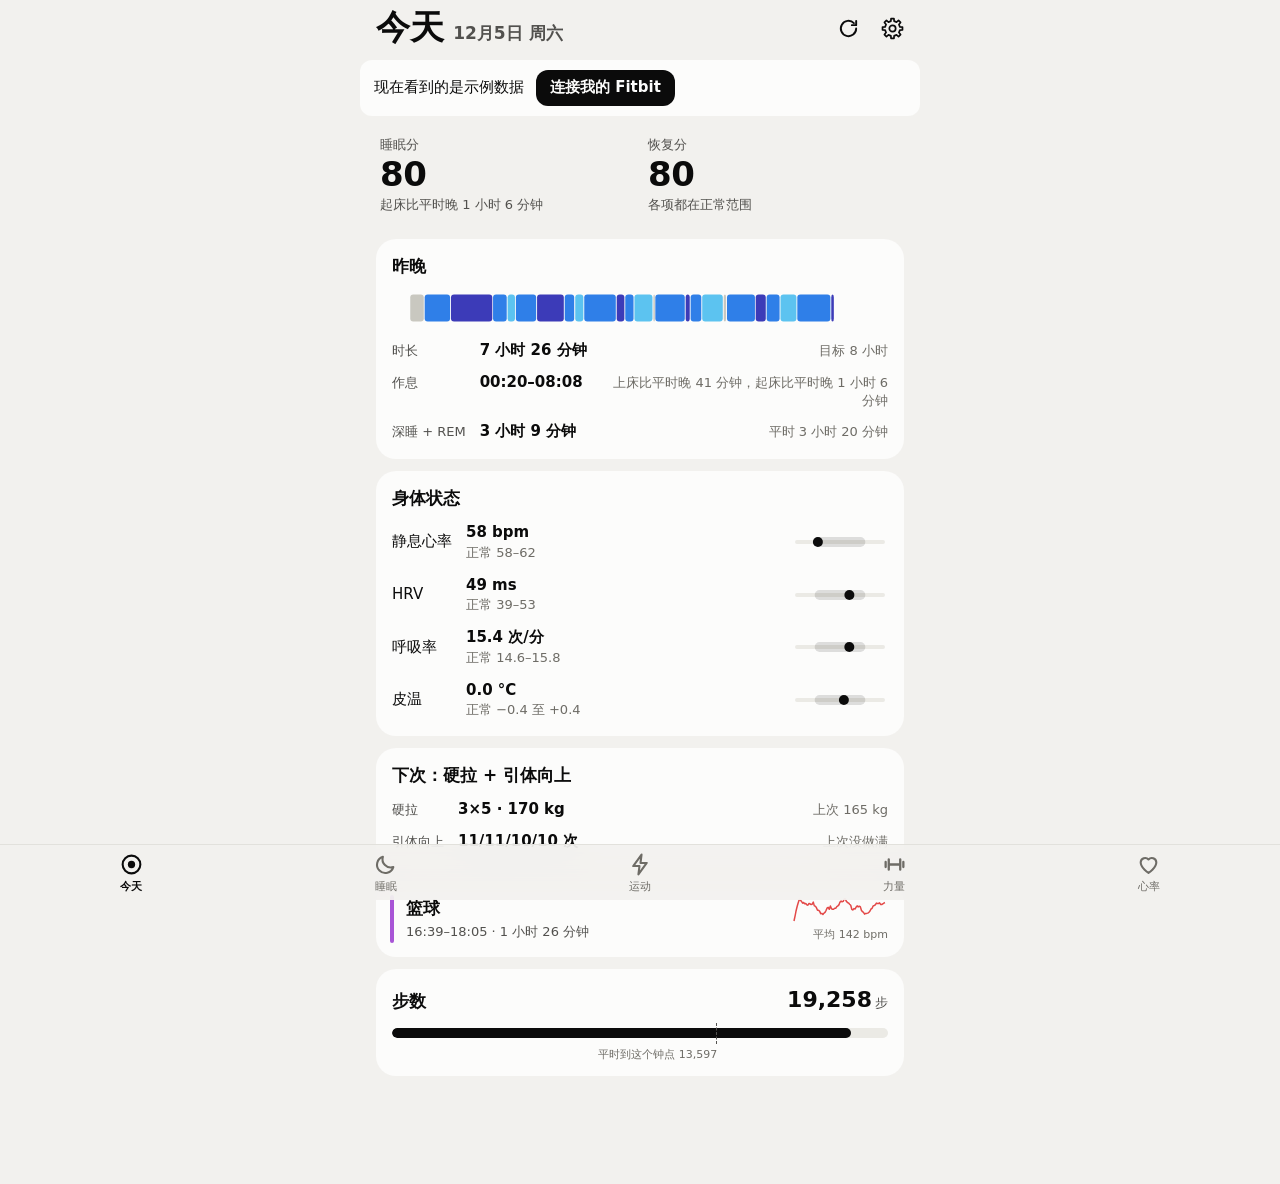
==== commit 33ebcea4: "Redo the UI for clarity: monochrome chrome, one wording system, labeled charts Follows the UI/UX rev" ====
--- a/index.html
+++ b/index.html
@@ -7,8 +7,8 @@
   <meta name="mobile-web-app-capable" content="yes">
   <meta name="apple-mobile-web-app-status-bar-style" content="default">
   <meta name="apple-mobile-web-app-title" content="我的健康">
-  <meta name="theme-color" content="#f4f3f0" media="(prefers-color-scheme: light)">
-  <meta name="theme-color" content="#0d0d0d" media="(prefers-color-scheme: dark)">
+  <meta name="theme-color" content="#f2f1ee" media="(prefers-color-scheme: light)">
+  <meta name="theme-color" content="#0e0e0d" media="(prefers-color-scheme: dark)">
   <meta name="referrer" content="no-referrer">
   <title>我的健康</title>
   <link rel="manifest" href="manifest.webmanifest">
@@ -19,18 +19,19 @@
 <body>
   <header class="top">
     <div class="top-row">
-      <h1><span id="title">今天</span><small id="date"></small></h1>
+      <h1><span id="title">今天</span><span id="plabel"></span></h1>
       <div class="top-actions">
         <button id="sync" class="icon-btn" aria-label="刷新"><svg viewBox="0 0 24 24"><path d="M20 12a8 8 0 1 1-2.34-5.66M20 4v4.5h-4.5" fill="none" stroke="currentColor" stroke-width="2" stroke-linecap="round" stroke-linejoin="round"/></svg></button>
-        <button id="open-settings" class="icon-btn" aria-label="设置"><svg viewBox="0 0 24 24"><circle cx="12" cy="12" r="3.2" fill="none" stroke="currentColor" stroke-width="2"/><path d="M12 2.8v2.6M12 18.6v2.6M2.8 12h2.6M18.6 12h2.6M5.5 5.5l1.8 1.8M16.7 16.7l1.8 1.8M5.5 18.5l1.8-1.8M16.7 7.3l1.8-1.8" stroke="currentColor" stroke-width="2" stroke-linecap="round"/></svg></button>
+        <button id="open-settings" class="icon-btn" aria-label="设置"><svg viewBox="0 0 24 24"><path d="M10.3,4.3 L10.5,1.6 L13.5,1.6 L13.7,4.3 L16.2,5.3 L18.3,3.6 L20.4,5.7 L18.7,7.8 L19.7,10.3 L22.4,10.5 L22.4,13.5 L19.7,13.7 L18.7,16.2 L20.4,18.3 L18.3,20.4 L16.2,18.7 L13.7,19.7 L13.5,22.4 L10.5,22.4 L10.3,19.7 L7.8,18.7 L5.7,20.4 L3.6,18.3 L5.3,16.2 L4.3,13.7 L1.6,13.5 L1.6,10.5 L4.3,10.3 L5.3,7.8 L3.6,5.7 L5.7,3.6 L7.8,5.3Z" fill="none" stroke="currentColor" stroke-width="1.8" stroke-linejoin="round"/><circle cx="12" cy="12" r="3.3" fill="none" stroke="currentColor" stroke-width="1.8"/></svg></button>
       </div>
     </div>
     <div id="period" class="period" hidden>
       <div class="seg" role="tablist" aria-label="时间范围">
-        <button data-range="d" role="tab">日</button><button data-range="w" role="tab">周</button><button data-range="m" role="tab">月</button><button data-range="q" role="tab">3月</button>
+        <button data-range="d" role="tab">日</button><button data-range="w" role="tab">周</button><button data-range="m" role="tab">月</button><button data-range="q" role="tab">3个月</button>
       </div>
       <div class="pnav">
-        <button data-nav="1" aria-label="更早">‹</button><span id="plabel"></span><button data-nav="-1" aria-label="更近">›</button>
+        <button data-nav="1" aria-label="更早"><svg viewBox="0 0 24 24"><path d="M14.5 5.5 8 12l6.5 6.5" fill="none" stroke="currentColor" stroke-width="2.2" stroke-linecap="round" stroke-linejoin="round"/></svg></button>
+        <button data-nav="-1" aria-label="更近"><svg viewBox="0 0 24 24"><path d="M9.5 5.5 16 12l-6.5 6.5" fill="none" stroke="currentColor" stroke-width="2.2" stroke-linecap="round" stroke-linejoin="round"/></svg></button>
       </div>
     </div>
   </header>
@@ -41,7 +42,7 @@
     <button data-tab="today" role="tab"><svg viewBox="0 0 24 24"><circle cx="12" cy="12" r="8.5" fill="none" stroke="currentColor" stroke-width="2"/><circle cx="12" cy="12" r="3.5" fill="currentColor"/></svg>今天</button>
     <button data-tab="sleep" role="tab"><svg viewBox="0 0 24 24"><path d="M19.5 14.5A8 8 0 0 1 9.5 4.5a8 8 0 1 0 10 10z" fill="none" stroke="currentColor" stroke-width="2" stroke-linejoin="round"/></svg>睡眠</button>
     <button data-tab="workouts" role="tab"><svg viewBox="0 0 24 24"><path d="M13 2.5 5 13.5h6l-1 8 8-11h-6z" fill="none" stroke="currentColor" stroke-width="2" stroke-linejoin="round"/></svg>运动</button>
-    <button data-tab="train" role="tab"><svg viewBox="0 0 24 24"><path d="M6.5 7v10M17.5 7v10M3.5 9.5v5M20.5 9.5v5M6.5 12h11" fill="none" stroke="currentColor" stroke-width="2.2" stroke-linecap="round"/></svg>训练</button>
+    <button data-tab="train" role="tab"><svg viewBox="0 0 24 24"><path d="M6.5 7v10M17.5 7v10M3.5 9.5v5M20.5 9.5v5M6.5 12h11" fill="none" stroke="currentColor" stroke-width="2.2" stroke-linecap="round"/></svg>力量</button>
     <button data-tab="heart" role="tab"><svg viewBox="0 0 24 24"><path d="M12 20s-7.5-4.6-7.5-10.2A4.3 4.3 0 0 1 12 7.2a4.3 4.3 0 0 1 7.5 2.6C19.5 15.4 12 20 12 20z" fill="none" stroke="currentColor" stroke-width="2" stroke-linejoin="round"/></svg>心率</button>
   </nav>
   <script type="module" src="app.js"></script>
--- a/styles.css
+++ b/styles.css
@@ -1,375 +1,367 @@
-/* 我的健康 v2. Colors are tokens: light first, dark below. Charts read the same tokens. */
+/* 我的健康 v2.3 — one design system.
+   The interface itself is black, white and grey; color is only for data, one family per subject:
+   sleep blue (deep / light / REM; awake is grey because it isn't sleep), heart red, strength green,
+   basketball purple, other grey. Orange means one thing: worse than your usual.
+   Type: 34 / 22 / 17 / 15 / 13 / 11 (inputs 16, so iOS doesn't zoom). Radii: 20 cards, 12 controls, 6 marks.
+   Anything tappable is at least 44 px tall to the finger, and dims while pressed. */
 :root {
   color-scheme: light;
-  --bg: #f2f1ee;
-  --card: #fcfcfb;
-  --card-2: #f0efec;
-  --line: #e2e1dc;
-  --grid: #e7e6e0;
-  --track: #ebeae5;
-  --shade: rgba(11, 11, 11, .035);
-  --shade-strong: rgba(42, 120, 214, .09);
-  --dot: #c3c2b7;
-  --text: #0b0b0b;
-  --text-2: #52514e;
-  --muted: #898781;
-  --c-blue: #2a78d6;
-  --c-orange: #eb6834;
-  --c-aqua: #1baf7a;
-  --c-yellow: #eda100;
-  --c-magenta: #e87ba4;
-  --c-green: #008300;
-  --c-violet: #6250d6;
-  --c-red: #e34948;
-  --c-grey: #a9a8a1;
-  --c-steps: var(--c-aqua);
-  --accent: var(--c-blue);
-  --good: #006300;
-  --warn: #c2410c;
-  --deep: #1c5cab;
-  --light: color-mix(in srgb, var(--c-blue) 45%, var(--card));
-  --rem: var(--c-aqua);
-  --awake: var(--c-orange);
-  --band: color-mix(in srgb, var(--c-blue) 13%, transparent);
-  --band-strong: color-mix(in srgb, var(--c-blue) 26%, transparent);
-  --z1: color-mix(in srgb, var(--c-red) 22%, var(--card));
-  --z2: color-mix(in srgb, var(--c-red) 45%, var(--card));
-  --z3: color-mix(in srgb, var(--c-red) 70%, var(--card));
-  --z4: var(--c-red);
+  --bg: #f2f1ee; --card: #fcfcfb; --card-2: #f0efec; --line: #e2e1dc; --grid: #e7e6e0; --track: #ebeae5;
+  --text: #0b0b0b; --text-2: #52514e; --muted: #6e6c66;
+  --deep: #3c3bb8; --light: #2f7fe8; --rem: #5cc3f0; --awake: #c9c8c0; --sleep: var(--light);
+  --strength: #12a37f; --strength-soft: #d3efe5; --ball: #a855d6; --ball-ink: #8a3cba; --other: #a9a8a1;
+  --hr: #e34948; --z1: #f6cfcb; --z2: #ef9f97; --z3: #e5675f; --z4: #b9302b;
+  --worse: #eb6834; --worse-ink: #b5420e; --danger: #c8312a;
+  --band: rgba(11, 11, 11, .07); --band-strong: rgba(11, 11, 11, .13); --dot: #c3c2b7; --ref: var(--text-2);
+  --press: .55;
   --safe-t: env(safe-area-inset-top, 0px);
   --safe-b: env(safe-area-inset-bottom, 0px);
 }
 @media (prefers-color-scheme: dark) {
-  :root:where(:not([data-theme="light"])) {
+  :root {
     color-scheme: dark;
-    --bg: #0d0d0d; --card: #1a1a19; --card-2: #242422; --line: #2e2e2b; --grid: #2c2c2a; --track: #2b2b29;
-    --shade: rgba(255, 255, 255, .035); --shade-strong: rgba(57, 135, 229, .16); --dot: #4a4a46;
-    --text: #f0efec; --text-2: #c3c2b7; --muted: #898781;
-    --c-blue: #3987e5; --c-orange: #d95926; --c-aqua: #199e70; --c-yellow: #c98500; --c-magenta: #d55181;
-    --c-green: #0ca30c; --c-violet: #9085e9; --c-red: #e66767; --c-grey: #6f6e68;
-    --good: #0ca30c; --warn: #ec835a; --deep: #3987e5;
-    --light: color-mix(in srgb, var(--c-blue) 45%, var(--card));
-    --z1: color-mix(in srgb, var(--c-red) 34%, var(--card)); --z2: color-mix(in srgb, var(--c-red) 55%, var(--card)); --z3: color-mix(in srgb, var(--c-red) 78%, var(--card));
+    --bg: #0e0e0d; --card: #1a1a19; --card-2: #262624; --line: #31312e; --grid: #2b2b29; --track: #2c2c2a;
+    --text: #f4f3ef; --text-2: #bdbcb5; --muted: #8f8d87;
+    --deep: #6260e8; --light: #2f8cf5; --rem: #5ccbf5; --awake: #5a5955;
+    --strength: #19b88e; --strength-soft: #173f35; --ball: #b77ae8; --ball-ink: #c79af0; --other: #6f6e68;
+    --hr: #f06767; --z1: #4f2726; --z2: #85393a; --z3: #d65a5a; --z4: #ff8f8a;
+    --worse: #f07a3e; --worse-ink: #f39363; --danger: #ff6f63;
+    --band: rgba(255, 255, 255, .09); --band-strong: rgba(255, 255, 255, .17); --dot: #55554f;
   }
 }
-:root[data-theme="dark"] {
-  color-scheme: dark;
-  --bg: #0d0d0d; --card: #1a1a19; --card-2: #242422; --line: #2e2e2b; --grid: #2c2c2a; --track: #2b2b29;
-  --shade: rgba(255, 255, 255, .035); --shade-strong: rgba(57, 135, 229, .16); --dot: #4a4a46;
-  --text: #f0efec; --text-2: #c3c2b7; --muted: #898781;
-  --c-blue: #3987e5; --c-orange: #d95926; --c-aqua: #199e70; --c-yellow: #c98500; --c-magenta: #d55181;
-  --c-green: #0ca30c; --c-violet: #9085e9; --c-red: #e66767; --c-grey: #6f6e68;
-  --good: #0ca30c; --warn: #ec835a; --deep: #3987e5;
-  --light: color-mix(in srgb, var(--c-blue) 45%, var(--card));
-  --z1: color-mix(in srgb, var(--c-red) 34%, var(--card)); --z2: color-mix(in srgb, var(--c-red) 55%, var(--card)); --z3: color-mix(in srgb, var(--c-red) 78%, var(--card));
-}
 
 * { box-sizing: border-box; -webkit-tap-highlight-color: transparent; }
+html { -webkit-text-size-adjust: 100%; }
 html, body { margin: 0; background: var(--bg); color: var(--text); }
 body {
-  font: 15px/1.45 -apple-system, BlinkMacSystemFont, system-ui, "PingFang SC", "Helvetica Neue", sans-serif;
-  padding-bottom: calc(64px + var(--safe-b));
+  font: 15px/1.45 -apple-system, BlinkMacSystemFont, "PingFang SC", system-ui, "Helvetica Neue", sans-serif;
+  font-variant-numeric: tabular-nums;
+  padding-bottom: calc(72px + var(--safe-b));
   min-height: 100vh;
   overflow-x: hidden;
-  -webkit-text-size-adjust: 100%;
 }
 body.has-sheet { overflow: hidden; }
-button { font: inherit; color: inherit; cursor: pointer; }
-button:disabled { opacity: .35; cursor: default; }
-small { font-size: .78em; }
-
-/* ---------- header ---------- */
+button { font: inherit; color: inherit; cursor: pointer; transition: opacity .2s; }
+button:active:not(:disabled) { opacity: var(--press); transition: none; }
+button:disabled { opacity: .3; cursor: default; }
+:focus-visible { outline: 2px solid var(--text); outline-offset: 2px; }
+.warn { color: var(--worse-ink); }
+.muted { color: var(--muted); }
+
+/* ---------- header: page name + the days shown; under it the 日 / 周 / 月 / 3个月 switch ---------- */
 .top {
   position: sticky; top: 0; z-index: 5;
-  padding: calc(var(--safe-t) + 8px) 16px 8px;
-  background: color-mix(in srgb, var(--bg) 86%, transparent);
-  backdrop-filter: saturate(1.4) blur(16px); -webkit-backdrop-filter: saturate(1.4) blur(16px);
-}
-.top-row { display: flex; align-items: center; justify-content: space-between; }
-.top h1 { font-size: 28px; margin: 0; letter-spacing: .2px; display: flex; align-items: baseline; gap: 10px; }
-.top h1 small { font-size: 14px; font-weight: 500; color: var(--muted); }
-.top-actions { display: flex; gap: 8px; }
-.icon-btn { background: var(--card); border: 0; width: 36px; height: 36px; border-radius: 18px; display: grid; place-items: center; color: var(--text-2); }
-.icon-btn svg { width: 19px; height: 19px; }
+  padding: calc(var(--safe-t) + 4px) 16px 8px;
+  background: color-mix(in srgb, var(--bg) 88%, transparent);
+  -webkit-backdrop-filter: saturate(1.6) blur(18px); backdrop-filter: saturate(1.6) blur(18px);
+}
+.top-row { display: flex; align-items: center; justify-content: space-between; gap: 8px; min-height: 48px; }
+.top h1 { margin: 0; display: flex; align-items: baseline; gap: 10px; min-width: 0; font-weight: 400; }
+#title { flex: none; font-size: 34px; font-weight: 700; letter-spacing: -.4px; line-height: 1.15; }
+#plabel { font-size: 17px; font-weight: 600; color: var(--text-2); white-space: nowrap; overflow: hidden; text-overflow: ellipsis; }
+.top-actions { display: flex; flex: none; margin-right: -10px; }
+.icon-btn { display: grid; place-items: center; width: 44px; height: 44px; padding: 0; border: 0; background: none; color: var(--text); }
+.icon-btn svg { width: 23px; height: 23px; }
 .icon-btn.spin svg { animation: spin 1s linear infinite; }
-@keyframes spin { to { transform: rotate(360deg); } }
-
-.period { display: flex; align-items: center; justify-content: space-between; gap: 10px; margin-top: 8px; }
+
+.period { display: flex; align-items: center; justify-content: space-between; margin-top: 4px; }
 .period[hidden] { display: none; }
-.seg { display: flex; background: var(--card-2); border-radius: 10px; padding: 2px; }
-.seg button { border: 0; background: none; padding: 5px 0; width: 44px; border-radius: 8px; font-size: 14px; color: var(--text-2); }
-.seg button[aria-selected="true"] { background: var(--card); color: var(--text); font-weight: 600; box-shadow: 0 1px 3px rgba(0, 0, 0, .12); }
-.pnav { display: flex; align-items: center; gap: 2px; min-width: 0; }
-.pnav span { font-size: 14px; font-weight: 600; white-space: nowrap; overflow: hidden; text-overflow: ellipsis; text-align: center; min-width: 76px; }
-.pnav button { border: 0; background: none; font-size: 24px; line-height: 1; width: 32px; height: 32px; color: var(--accent); }
-
-.banner { margin: 2px 16px 10px; padding: 9px 12px; border-radius: 12px; background: var(--card); color: var(--text-2); font-size: 13px; display: flex; flex-wrap: wrap; gap: 4px 8px; align-items: center; }
-.banner button { background: none; border: 0; color: var(--accent); padding: 0; font-weight: 600; }
-.warn { color: var(--warn); }
-.muted { color: var(--muted); }
-
-main { padding: 4px 16px 20px; }
+.seg { display: flex; padding: 2px; border-radius: 12px; background: var(--track); }
+.seg button { position: relative; height: 32px; min-width: 52px; padding: 0 10px; border: 0; border-radius: 10px; background: none; font-size: 15px; color: var(--text-2); }
+.seg button::after { content: ""; position: absolute; inset: -6px 0; }
+.seg button[aria-selected="true"] { background: var(--card); color: var(--text); font-weight: 600; box-shadow: 0 1px 2px rgba(0, 0, 0, .08), 0 2px 8px rgba(0, 0, 0, .06); }
+.pnav { display: flex; margin-right: -10px; }
+.pnav button { display: grid; place-items: center; width: 44px; height: 44px; padding: 0; border: 0; background: none; color: var(--text); }
+.pnav svg { width: 22px; height: 22px; }
+
+/* one sentence + the one button that helps */
+.banner { display: flex; flex-wrap: wrap; align-items: center; gap: 8px 12px; margin: 0 16px 12px; padding: 10px 10px 10px 14px; border-radius: 12px; background: var(--card); font-size: 15px; }
+.banner[hidden] { display: none; }
+.banner > span { flex: 1 1 150px; }
+.banner button, .banner a.bn { display: inline-grid; place-items: center; min-height: 36px; padding: 0 14px; border: 0; border-radius: 12px; background: var(--text); color: var(--card); font-size: 15px; font-weight: 600; text-decoration: none; }
+.banner a.bn { background: var(--card-2); color: var(--text); }
+.banner .bn-more { min-height: 36px; padding: 0 4px; background: none; color: var(--text-2); font-weight: 500; }
+.banner .bn-detail { flex-basis: 100%; font-size: 13px; color: var(--muted); overflow-wrap: anywhere; }
+
+main { padding: 4px 16px 24px; }
 main.slide-l { animation: slideL .22s ease-out; }
 main.slide-r { animation: slideR .22s ease-out; }
-@keyframes slideL { from { opacity: .3; transform: translateX(26px); } }
-@keyframes slideR { from { opacity: .3; transform: translateX(-26px); } }
 
 /* ---------- tab bar ---------- */
 .tabs {
   position: fixed; left: 0; right: 0; bottom: 0; z-index: 6;
-  display: flex; justify-content: space-around;
-  padding: 6px 4px calc(4px + var(--safe-b));
+  display: flex; padding: 2px 4px calc(2px + var(--safe-b));
   background: color-mix(in srgb, var(--bg) 88%, transparent);
-  backdrop-filter: saturate(1.4) blur(16px); -webkit-backdrop-filter: saturate(1.4) blur(16px);
-  border-top: 1px solid var(--line);
-}
-.tabs button { flex: 1; border: 0; background: none; display: flex; flex-direction: column; align-items: center; gap: 1px; font-size: 10.5px; color: var(--muted); padding: 2px 0; }
+  -webkit-backdrop-filter: saturate(1.6) blur(18px); backdrop-filter: saturate(1.6) blur(18px);
+  border-top: .5px solid var(--line);
+}
+.tabs button { flex: 1; display: flex; flex-direction: column; align-items: center; gap: 2px; min-height: 50px; padding: 5px 0 3px; border: 0; background: none; font-size: 11px; font-weight: 500; color: var(--muted); }
 .tabs svg { width: 25px; height: 25px; }
-.tabs button[aria-selected="true"] { color: var(--accent); }
-
-/* ---------- cards ---------- */
-.card { background: var(--card); border-radius: 18px; padding: 14px 14px 12px; margin-bottom: 12px; }
-.card.flat { background: none; padding: 2px 2px 4px; }
-.card.tap { cursor: pointer; }
-.card.tap:active { transform: scale(.99); }
-.card h2 { font-size: 13px; font-weight: 600; color: var(--text-2); margin: 0 0 10px; display: flex; justify-content: space-between; align-items: center; gap: 8px; }
-.card h2 > span:first-child { white-space: nowrap; }
-.card h2 .sub { font-weight: 400; color: var(--muted); font-size: 12px; text-align: right; }
-.card h2 .big { font-size: 22px; color: var(--text); font-weight: 700; }
-.card h2 .big small { font-size: 12px; font-weight: 500; color: var(--text-2); }
-.empty { color: var(--muted); text-align: center; padding: 36px 12px; font-size: 14px; line-height: 1.6; }
-.empty.sm { padding: 12px 6px; font-size: 13px; }
-.foot { font-size: 11px; color: var(--muted); margin-top: 8px; }
-
+.tabs button[aria-selected="true"] { color: var(--text); font-weight: 600; }
+
+/* ---------- cards: the title is the answer, the chart under it is the evidence ---------- */
+.card { margin-bottom: 12px; padding: 16px; border-radius: 20px; background: var(--card); }
+.card.flat { padding: 4px 4px 12px; background: none; }
+.card.tap { cursor: pointer; transition: opacity .2s; }
+.card.tap:active { opacity: .7; transition: none; }
+.card h2 { display: flex; flex-wrap: wrap; align-items: baseline; justify-content: space-between; gap: 2px 12px; margin: 0 0 12px; font-size: 17px; font-weight: 600; line-height: 1.35; }
+.card h2 > span:first-child { flex: 1 1 auto; min-width: 0; }
+.card h2 .sub { font-size: 13px; font-weight: 400; color: var(--muted); }
+.card h2 .sub.warn { color: var(--worse-ink); }
+.card h2 .big { font-size: 22px; font-weight: 700; }
+.card h2 .big small { margin-left: 3px; font-size: 13px; font-weight: 500; color: var(--text-2); }
+.card .lead { margin: -6px 0 12px; font-size: 15px; color: var(--text-2); }
+.card.confirm { box-shadow: inset 0 0 0 1.5px var(--text); }
+.empty { padding: 40px 16px; text-align: center; font-size: 15px; color: var(--muted); }
+.empty.sm { padding: 16px 8px; font-size: 13px; }
+.foot { margin-top: 12px; font-size: 13px; color: var(--muted); }
+.sub-h { margin: 18px 0 8px; font-size: 13px; font-weight: 600; color: var(--text-2); }
+
+/* ---------- charts ---------- */
 svg { display: block; width: 100%; height: auto; overflow: visible; }
 svg text { fill: var(--muted); font-size: 11px; font-variant-numeric: tabular-nums; }
-svg text.lbl { fill: var(--text-2); font-size: 11.5px; }
+svg text.lbl { fill: var(--text-2); font-size: 13px; }
 svg text.lbl.b { fill: var(--text); font-weight: 600; }
-svg .hit, svg rect.hit { fill: transparent; }
+svg text.ref { paint-order: stroke; stroke: var(--card); stroke-width: 3px; stroke-linejoin: round; }
+svg .hit { fill: transparent; }
 [data-tip], [data-act] { cursor: pointer; }
-
-/* big numbers row */
-.nums { display: flex; gap: 10px 22px; flex-wrap: wrap; align-items: flex-end; }
-.num .k { font-size: 12px; color: var(--muted); }
-.num .v { font-size: 30px; font-weight: 700; letter-spacing: -.3px; line-height: 1.1; }
-.num .v small { font-size: 14px; font-weight: 500; color: var(--text-2); margin: 0 2px; }
-.num.sm .v { font-size: 20px; }
-.num.score .v { color: var(--accent); }
-
-/* today: score rings */
-.score-row { display: flex; gap: 14px; align-items: center; }
-.score { flex: none; width: 92px; text-align: center; }
-.score .lab { font-size: 11px; color: var(--muted); margin-top: -2px; }
-.ring { width: 92px; }
-.ring-n { fill: var(--text); font-size: 28px; font-weight: 700; }
-.score-body { flex: 1; min-width: 0; }
-.hero { font-size: 30px; font-weight: 700; line-height: 1.1; letter-spacing: -.3px; }
-.hero small { font-size: 14px; font-weight: 500; color: var(--text-2); margin: 0 2px; }
-.hero .when { display: block; font-size: 13px; font-weight: 500; color: var(--muted); letter-spacing: 0; margin: 2px 0 6px; }
-.sbar { display: grid; grid-template-columns: 74px 1fr; align-items: center; gap: 8px; margin: 5px 0; font-size: 12px; color: var(--text-2); }
-.sbar .track, .pbar .track { display: block; height: 7px; background: var(--track); border-radius: 4px; overflow: hidden; }
-.sbar .track i { display: block; height: 100%; background: var(--accent); border-radius: 4px; }
-.vrow { display: grid; grid-template-columns: 60px 64px 1fr; align-items: center; gap: 6px; padding: 4px 0; font-size: 13px; color: var(--text-2); }
-.vrow b { color: var(--text); font-weight: 600; font-variant-numeric: tabular-nums; white-space: nowrap; }
-.vrow svg { width: 100%; max-width: 120px; justify-self: end; }
-
-/* progress bar against your average */
-.pbar { position: relative; padding: 4px 0 20px; }
-.pbar .track { height: 12px; border-radius: 6px; display: flex; gap: 2px; }
-.pbar .track i { display: block; height: 100%; border-radius: 6px; }
-.pbar.stack .track i { border-radius: 0; }
-.pbar.stack .track i:first-child { border-radius: 6px 0 0 6px; }
-.pbar .mark { position: absolute; top: 0; bottom: 14px; width: 0; border-left: 2px dashed var(--text-2); }
-.pbar .mark em { position: absolute; top: 100%; transform: translateX(-50%); font-style: normal; font-size: 11px; color: var(--muted); white-space: nowrap; margin-top: 2px; }
-
-/* last 7 days sparks */
-.sparks { display: grid; grid-template-columns: 1fr 1fr; gap: 14px 16px; }
-.sp-h { display: flex; justify-content: space-between; align-items: baseline; font-size: 12px; color: var(--text-2); margin-bottom: 2px; }
-.sp-h b { color: var(--text); font-size: 15px; font-variant-numeric: tabular-nums; }
-
-/* vitals */
-.vitals { display: grid; grid-template-columns: 1fr 1fr; gap: 14px 16px; }
-.vitals.three { grid-template-columns: 1fr 1fr 1fr; gap: 12px; }
-.vital .vk { font-size: 12px; color: var(--muted); }
-.vital .vv { font-size: 20px; font-weight: 700; margin-bottom: 4px; font-variant-numeric: tabular-nums; }
-.vital .vv small { font-size: 12px; font-weight: 500; color: var(--text-2); margin-left: 2px; }
-
-/* legends */
-.legend { display: flex; flex-wrap: wrap; gap: 6px 14px; margin-top: 10px; font-size: 12px; color: var(--text-2); }
-.legend i { display: inline-block; width: 10px; height: 10px; border-radius: 3px; margin-right: 5px; vertical-align: -1px; }
-.legend i.round { border-radius: 50%; }
-.heat-legend { display: flex; align-items: center; gap: 3px; font-size: 11px; color: var(--muted); margin-top: 8px; }
-.heat-legend i { width: 14px; height: 10px; border-radius: 2px; background: var(--c-blue); }
-.heat-legend.ink { margin-top: 0; }
-.heat-legend.ink i { background: var(--text); }
-.chips { display: flex; flex-wrap: wrap; gap: 6px; }
-.chip { background: var(--card-2); border: 0; border-radius: 14px; padding: 4px 10px; font-size: 12.5px; color: var(--text-2); display: inline-flex; align-items: center; gap: 5px; }
-.chip i { width: 8px; height: 8px; border-radius: 2px; display: inline-block; }
-
-/* horizontal bars, comparisons */
-.hbars { display: grid; gap: 8px; }
-.hb { display: grid; grid-template-columns: 64px 1fr auto; align-items: center; gap: 10px; font-size: 13px; }
+.hrbars { min-height: 150px; }
+
+/* the big numbers at the top of a page */
+.nums { display: flex; flex-wrap: wrap; align-items: flex-start; gap: 12px 28px; }
+.num .k { font-size: 13px; color: var(--text-2); }
+.num .v { font-size: 34px; font-weight: 700; letter-spacing: -.4px; line-height: 1.12; white-space: nowrap; }
+.num .v small { margin: 0 3px 0 2px; font-size: 15px; font-weight: 500; letter-spacing: 0; color: var(--text-2); }
+.num.sm .v { font-size: 22px; letter-spacing: -.2px; }
+.num .n { margin-top: 2px; font-size: 13px; color: var(--muted); }
+
+/* today: two scores side by side, each with its reason */
+.scores { display: grid; grid-template-columns: 1fr 1fr; gap: 16px; }
+.score { cursor: pointer; transition: opacity .2s; }
+.score:active { opacity: var(--press); transition: none; }
+.score .k { font-size: 13px; color: var(--text-2); }
+.score .v { font-size: 34px; font-weight: 700; letter-spacing: -.4px; line-height: 1.15; }
+.score .why { margin-top: 2px; font-size: 13px; color: var(--text-2); }
+.score .why.warn { color: var(--worse-ink); }
+
+/* label · value · note, in columns */
+.facts { display: grid; grid-template-columns: max-content max-content 1fr; align-items: baseline; gap: 10px 14px; }
+.facts > div { display: contents; }
+.facts .k { font-size: 13px; color: var(--text-2); }
+.facts b { font-size: 15px; font-weight: 600; white-space: nowrap; }
+.facts .n { font-size: 13px; color: var(--muted); text-align: right; }
+svg + .facts, .nums + .facts, .card > .facts + .btns { margin-top: 14px; }
+
+/* today: body status rows */
+.vrows { display: grid; grid-template-columns: max-content 1fr 96px; align-items: center; gap: 12px 14px; }
+.vrows > div { display: contents; }
+.vrows .k { font-size: 15px; }
+.vrows .vb b { display: block; font-size: 15px; font-weight: 600; white-space: nowrap; }
+.vrows .vb .n { display: block; font-size: 13px; color: var(--muted); white-space: nowrap; }
+
+/* sleep: night vitals */
+.vitals { display: grid; grid-template-columns: 1fr 1fr; gap: 18px 20px; }
+.vital .vk { font-size: 13px; color: var(--text-2); }
+.vital .vv { font-size: 22px; font-weight: 700; line-height: 1.2; white-space: nowrap; }
+.vital .vv small { margin-left: 3px; font-size: 13px; font-weight: 500; color: var(--text-2); }
+.vital .vn { margin-bottom: 6px; font-size: 13px; color: var(--muted); }
+.vital svg.mini { width: 120px; }
+
+/* "● 力量 3 次 · ● 篮球 2 次": names the colors used below */
+.kinds { display: flex; flex-wrap: wrap; gap: 4px 16px; margin-top: 12px; font-size: 13px; color: var(--text-2); }
+.kinds i { display: inline-block; width: 8px; height: 8px; margin-right: 6px; border-radius: 50%; vertical-align: 1px; }
+
+/* a value on a bar, with a dashed mark for your usual */
+.pbar { position: relative; padding: 2px 0 22px; }
+.pbar .track { display: block; height: 10px; overflow: hidden; border-radius: 5px; background: var(--track); }
+.pbar .track i { display: block; height: 100%; border-radius: 5px; background: var(--text); }
+.pbar .mark { position: absolute; top: -3px; bottom: 16px; width: 0; border-left: 1.5px dashed var(--ref); }
+.pbar .mark[hidden] { display: none; }
+.pbar .mark em { position: absolute; top: 100%; margin-top: 3px; transform: translateX(-50%); font-size: 11px; font-style: normal; color: var(--muted); white-space: nowrap; }
+
+/* labeled horizontal bars (zones, body parts) */
+.hbars { display: grid; gap: 10px; }
+.hb { display: grid; grid-template-columns: 56px 1fr 64px; align-items: center; gap: 12px; font-size: 13px; }
 .hb .k { color: var(--text-2); }
-.hb .bar, .cmp .bar { display: block; height: 10px; background: var(--track); border-radius: 5px; overflow: hidden; }
-.hb .bar i, .cmp .bar i { display: block; height: 100%; border-radius: 5px; }
-.hb .v { font-variant-numeric: tabular-nums; min-width: 64px; text-align: right; }
-.cmp { display: grid; gap: 10px; }
-.cmp-row { display: grid; grid-template-columns: 56px 1fr 84px; align-items: center; gap: 10px; font-size: 12px; }
-.cmp-row .k { color: var(--text-2); }
-.cmp-bars { display: grid; gap: 3px; }
-.cmp-bars .bar { height: 8px; }
-.cmp-v { display: grid; text-align: right; font-variant-numeric: tabular-nums; line-height: 1.25; }
-.cmp-v span { color: var(--muted); }
-.sub-h { font-size: 12px; font-weight: 600; color: var(--text-2); margin: 14px 0 8px; display: flex; justify-content: space-between; align-items: center; gap: 8px; }
-.sub-h .muted { font-weight: 400; }
-.sub-h .leg { font-weight: 400; color: var(--muted); display: flex; align-items: center; gap: 4px; }
-.sub-h .leg i { width: 8px; height: 8px; border-radius: 2px; display: inline-block; margin-left: 6px; }
-.hrbars { min-height: 60px; }
-
-/* workout rows */
-.wk { display: flex; gap: 10px; align-items: center; padding: 12px; background: var(--card); border-radius: 16px; margin-bottom: 10px; border: 0; width: 100%; text-align: left; }
-.wk .ic { width: 10px; align-self: stretch; border-radius: 5px; flex: none; }
-.wk .body { flex: 1; min-width: 0; display: flex; flex-direction: column; }
-.wk .t { font-weight: 600; }
-.wk .m { font-size: 12px; color: var(--text-2); white-space: nowrap; overflow: hidden; text-overflow: ellipsis; }
-.wk .viz { width: 110px; flex: none; display: flex; flex-direction: column; gap: 4px; }
-.wk .hrmini { display: block; height: 26px; }
-.wk .viz svg { width: 110px; }
-
-/* calendars */
-.cal { display: grid; grid-template-columns: repeat(7, 1fr); gap: 4px; }
-.cal-h { text-align: center; font-size: 11px; color: var(--muted); }
-.cal-c { aspect-ratio: 1; border-radius: 8px; background: var(--card-2); display: flex; flex-wrap: wrap; align-content: center; justify-content: center; gap: 2px; padding: 3px; position: relative; }
+.hb .bar { display: block; height: 8px; overflow: hidden; border-radius: 4px; background: var(--track); }
+.hb .bar i { display: block; height: 100%; border-radius: 4px; }
+.hb .v { text-align: right; white-space: nowrap; }
+
+/* one workout */
+.wk { display: flex; align-items: center; gap: 12px; width: 100%; margin-bottom: 12px; padding: 14px 16px 14px 14px; border: 0; border-radius: 20px; background: var(--card); text-align: left; }
+.wk .ic { flex: none; align-self: stretch; width: 4px; border-radius: 2px; }
+.wk .body { display: flex; flex: 1; flex-direction: column; gap: 2px; min-width: 0; }
+.wk .t { font-size: 17px; font-weight: 600; }
+.wk .t small { margin-left: 8px; font-size: 13px; font-weight: 400; color: var(--muted); }
+.wk .m { overflow: hidden; font-size: 13px; color: var(--text-2); white-space: nowrap; text-overflow: ellipsis; }
+.wk .viz { display: flex; flex: none; flex-direction: column; align-items: flex-end; gap: 2px; width: 96px; }
+.wk .hrmini { display: block; width: 96px; height: 30px; }
+.wk .hra { font-size: 11px; color: var(--muted); white-space: nowrap; }
+
+/* calendars: the date in every cell */
+.cal { display: grid; grid-template-columns: repeat(7, minmax(0, 1fr)); gap: 4px; }
+.cal-h { padding-bottom: 2px; text-align: center; font-size: 11px; color: var(--muted); }
+.cal-c { display: flex; flex-direction: column; justify-content: space-between; aspect-ratio: 1; min-width: 0; padding: 3px 4px 4px; border-radius: 6px; background: var(--card-2); }
 .cal-c.off { background: none; }
-.cal-c.today { box-shadow: inset 0 0 0 1.5px var(--accent); }
-.cal-c .dot { border-radius: 50%; display: block; }
-.cal-c .sq { display: flex; flex-wrap: wrap; gap: 2px; justify-content: center; }
-.cal-c .sq i { width: 11px; height: 11px; border-radius: 3px; display: block; }
-.cal-c .ball { width: 9px; height: 9px; border-radius: 50%; background: var(--c-magenta); display: block; }
-
-/* training */
-.lifts { display: grid; gap: 10px; }
-.lift-row { display: grid; grid-template-columns: 92px 1fr auto; align-items: center; gap: 8px; }
-.lift-row .ln { font-weight: 600; font-size: 14px; display: flex; flex-direction: column; line-height: 1.25; }
-.lift-row .ln small { font-weight: 400; color: var(--muted); font-size: 11.5px; }
-.lift-row .lr { font-size: 12px; color: var(--text-2); font-variant-numeric: tabular-nums; text-align: right; white-space: nowrap; }
-.blocks { max-width: 220px; }
-.pill { display: inline-block; font-size: 12px; font-weight: 600; padding: 2px 8px; border-radius: 10px; background: var(--card-2); color: var(--text-2); white-space: nowrap; }
-.pill.up { background: color-mix(in srgb, var(--good) 14%, var(--card)); color: var(--good); }
-.lp-grid { display: grid; grid-template-columns: 1fr 1fr; gap: 14px 14px; }
-.lp-h { display: flex; justify-content: space-between; align-items: baseline; font-size: 12.5px; color: var(--text-2); margin-bottom: 4px; gap: 4px; }
-.lp-h em { font-style: normal; color: var(--good); font-weight: 600; margin-left: 2px; }
-.lp-h b { color: var(--text); font-size: 13px; white-space: nowrap; }
-.pend-hr, .sess-hr, .ed-hr { margin-bottom: 8px; }
-.pend-hr, .sess-hr { min-height: 110px; } /* reserve the chart's height: no jump when it loads */
-.ed-hr { min-height: 96px; }
-.card.confirm { box-shadow: inset 0 0 0 1.5px color-mix(in srgb, var(--accent) 55%, transparent); }
-.card.confirm h2 { align-items: center; }
-.card.confirm h2 > span:first-child { color: var(--accent); font-size: 14px; }
-.x { border: 0; background: var(--card-2); color: var(--text-2); width: 26px; height: 26px; border-radius: 13px; font-size: 16px; line-height: 1; flex: none; display: inline-grid; place-items: center; margin-left: 6px; }
-.card h2 .x { vertical-align: middle; }
+.cal-c.on { background: var(--strength-soft); }
+.cal-c.today { box-shadow: inset 0 0 0 1.5px var(--text); }
+.cal-c .dn { font-size: 11px; line-height: 1.2; color: var(--muted); }
+.cal-c.today .dn { color: var(--text); font-weight: 600; }
+.cal-c .dots { display: flex; flex-wrap: wrap; align-items: flex-end; gap: 3px; }
+.cal-c .dot { flex: none; width: 8px; height: 8px; border-radius: 50%; }
+.cal-c .tl { display: flex; flex-wrap: wrap; gap: 0 2px; font-size: 13px; line-height: 1.15; }
+.cal-c .tl b { font-weight: 600; color: var(--text); }
+.cal-c .tl b.ball { color: var(--ball-ink); }
+
+/* strength */
+.lifts { display: grid; gap: 12px; }
+.lift-row { display: grid; grid-template-columns: 1fr auto; grid-template-areas: "ln lb" "ls lb"; align-items: center; column-gap: 12px; }
+.lift-row .ln { grid-area: ln; font-size: 15px; font-weight: 600; }
+.lift-row .ls { grid-area: ls; font-size: 13px; color: var(--text-2); }
+.lift-row .lb { grid-area: lb; width: 150px; }
+.lift-row.plain { grid-template-columns: 76px 1fr; grid-template-areas: "ln ls"; }
+.lift-row.plain .ls { font-size: 15px; color: var(--text); }
+.lp + .lp { margin-top: 18px; }
+.lp-h { display: flex; align-items: baseline; justify-content: space-between; margin-bottom: 2px; }
+.lp-h b { font-size: 15px; font-weight: 600; }
+.lp-h span { font-size: 13px; color: var(--text-2); }
+.pend-hr, .sess-hr { min-height: 112px; margin-bottom: 10px; }
+.ed-hr { min-height: 90px; margin-bottom: 10px; }
 
 /* ---------- buttons, forms ---------- */
-.btn { display: block; width: 100%; padding: 12px; border-radius: 14px; border: 0; background: var(--card-2); color: var(--text); font-weight: 600; font-size: 15px; margin-top: 8px; text-align: center; }
-.btn.pri { background: var(--accent); color: #fff; }
-.btn.ghost { background: var(--card-2); }
-.btn.danger { color: var(--warn); }
-.btn.small { padding: 7px 10px; font-size: 13px; border-radius: 11px; width: auto; }
-.btn.talk { background: color-mix(in srgb, var(--accent) 14%, var(--card)); color: var(--accent); user-select: none; -webkit-user-select: none; -webkit-touch-callout: none; touch-action: none; }
-.btn.talk::before { content: ""; display: inline-block; width: 9px; height: 13px; border: 2px solid currentColor; border-radius: 6px; margin-right: 7px; vertical-align: -2px; }
+.btn { display: flex; align-items: center; justify-content: center; gap: 6px; width: 100%; min-height: 44px; margin-top: 8px; padding: 0 16px; border: 0; border-radius: 12px; background: var(--card-2); color: var(--text); font-size: 15px; font-weight: 600; text-align: center; text-decoration: none; }
+main > .btns .btn, .card.flat .btn { background: var(--card); }
+.btn.pri { background: var(--text); color: var(--card); }
+.btn.danger { color: var(--danger); }
+.btn.small { position: relative; width: auto; min-height: 36px; margin-top: 0; padding: 0 14px; }
+.btn.small::after { content: ""; position: absolute; inset: -4px 0; }
+.btn.talk { user-select: none; -webkit-user-select: none; -webkit-touch-callout: none; touch-action: none; }
+.btn.talk::before { content: ""; flex: none; width: 17px; height: 17px; background: currentColor; -webkit-mask: url("data:image/svg+xml,%3Csvg xmlns='http://www.w3.org/2000/svg' viewBox='0 0 24 24' fill='none' stroke='%23000' stroke-width='2.2' stroke-linecap='round'%3E%3Crect x='8.5' y='2.5' width='7' height='12.5' rx='3.5'/%3E%3Cpath d='M5 11.5a7 7 0 0 0 14 0M12 18.5v3'/%3E%3C/svg%3E") center / contain no-repeat; mask: url("data:image/svg+xml,%3Csvg xmlns='http://www.w3.org/2000/svg' viewBox='0 0 24 24' fill='none' stroke='%23000' stroke-width='2.2' stroke-linecap='round'%3E%3Crect x='8.5' y='2.5' width='7' height='12.5' rx='3.5'/%3E%3Cpath d='M5 11.5a7 7 0 0 0 14 0M12 18.5v3'/%3E%3C/svg%3E") center / contain no-repeat; }
 .btns { display: flex; gap: 8px; margin-top: 12px; }
-.btns .btn { margin-top: 0; flex: 1; }
-.btns.small { justify-content: flex-end; margin-top: 8px; }
-.btns.small .btn { flex: none; padding: 6px 14px; font-size: 13px; }
+.btns .btn { flex: 1; margin-top: 0; }
+.btns.end { justify-content: flex-end; margin: 2px -4px -8px 0; }
 .btns.center { justify-content: center; }
-.btns.center .btn { flex: none; width: auto; padding: 10px 18px; }
+.btns.center .btn { flex: none; width: auto; }
+.btns.small { justify-content: flex-end; }
+.btns.small .btn { flex: none; width: auto; min-height: 36px; padding: 0 16px; }
+.link { min-height: 44px; padding: 0 4px; border: 0; background: none; font-size: 15px; font-weight: 500; color: var(--text-2); }
+.link.danger { color: var(--danger); }
+a.btn { text-decoration: none; }
+
 .field { display: block; margin-bottom: 12px; }
-.field > span { display: block; font-size: 13px; color: var(--text-2); margin-bottom: 4px; }
-.field input, .vo textarea { width: 100%; padding: 11px 12px; border-radius: 12px; border: 1px solid var(--line); background: var(--card); color: var(--text); font: inherit; font-size: 16px; }
-.field.row { display: flex; align-items: center; gap: 10px; }
-.field.row > span { margin: 0; flex: none; }
-.field.row input { width: auto; flex: 1; }
-.note { font-size: 12px; color: var(--muted); margin: 6px 0 10px; line-height: 1.5; }
-.note.center { text-align: center; margin-top: 18px; }
-code { font-size: 12px; background: var(--card-2); padding: 1px 5px; border-radius: 5px; word-break: break-all; }
-details summary { cursor: pointer; color: var(--accent); font-size: 14px; margin: 6px 0 10px; }
-.sub-d summary { font-size: 13px; color: var(--muted); margin-top: 14px; }
-
-/* ---------- sheet, toast, tooltip ---------- */
-.sheet-bg { position: fixed; inset: 0; background: rgba(0, 0, 0, .42); z-index: 20; animation: fade .2s; }
+.field > span { display: block; margin-bottom: 6px; font-size: 13px; color: var(--text-2); }
+.field input, .field select, .vo textarea { width: 100%; min-height: 44px; padding: 10px 12px; border: 1px solid var(--line); border-radius: 12px; background: var(--card); color: var(--text); font: inherit; font-size: 16px; }
+.field select { padding-right: 34px; -webkit-appearance: none; appearance: none; background: var(--card) url("data:image/svg+xml,%3Csvg xmlns='http://www.w3.org/2000/svg' viewBox='0 0 12 8'%3E%3Cpath d='M1 1.5l5 5 5-5' fill='none' stroke='%23888' stroke-width='1.8' stroke-linecap='round' stroke-linejoin='round'/%3E%3C/svg%3E") right 12px center / 12px 8px no-repeat; }
+.field.row { display: flex; align-items: center; gap: 12px; }
+.field.row > span { flex: none; margin: 0; font-size: 15px; color: var(--text); }
+.field.row input, .field.row select { flex: 1; width: auto; }
+.note { margin: 8px 0 12px; font-size: 13px; line-height: 1.5; color: var(--muted); }
+.note.center { margin: 20px 0 4px; text-align: center; }
+code { padding: 1px 5px; border-radius: 6px; background: var(--card-2); font: 13px ui-monospace, SFMono-Regular, Menlo, monospace; overflow-wrap: anywhere; }
+details > summary { display: flex; align-items: center; justify-content: space-between; min-height: 44px; list-style: none; cursor: pointer; font-size: 15px; }
+details > summary::-webkit-details-marker { display: none; }
+details > summary::after { content: ""; width: 7px; height: 7px; margin: -4px 4px 0 12px; border-right: 2px solid var(--muted); border-bottom: 2px solid var(--muted); transform: rotate(45deg); transition: transform .2s; }
+details[open] > summary::after { margin-top: 4px; transform: rotate(-135deg); }
+.sub-d > summary { font-size: 13px; color: var(--text-2); }
+
+/* ---------- sheet ---------- */
+.sheet-bg { position: fixed; inset: 0; z-index: 20; background: rgba(0, 0, 0, .4); animation: fade .2s; }
 .sheet {
   position: fixed; left: 0; right: 0; bottom: 0; z-index: 21;
-  background: var(--bg); border-radius: 22px 22px 0 0; max-height: 92vh; overflow: auto; overscroll-behavior: contain;
-  padding: 6px 16px calc(20px + var(--safe-b)); animation: up .24s ease-out; transition: transform .15s;
-}
+  max-height: 92vh; overflow: auto; overscroll-behavior: contain;
+  padding: 0 16px calc(24px + var(--safe-b)); border-radius: 20px 20px 0 0; background: var(--bg);
+  animation: up .26s cubic-bezier(.2, .8, .2, 1); transition: transform .15s;
+}
+.sheet .grab { width: 36px; height: 5px; margin: 6px auto 0; border-radius: 3px; background: var(--line); }
+.sheet-nav { position: sticky; top: 0; z-index: 2; display: grid; grid-template-columns: 1fr auto 1fr; align-items: center; min-height: 52px; margin: 0 -16px 6px; padding: 0 6px; background: var(--bg); }
+.sheet-nav h3 { margin: 0; font-size: 17px; font-weight: 600; line-height: 1.25; text-align: center; }
+.sheet-nav h3 small { display: block; font-size: 13px; font-weight: 400; color: var(--muted); }
+.nav-btn { justify-self: start; min-height: 44px; padding: 0 10px; border: 0; background: none; font-size: 17px; color: var(--text); }
+.nav-btn.b { justify-self: end; font-weight: 600; }
+.set-g { margin-bottom: 12px; padding: 14px 16px; border-radius: 20px; background: var(--card); }
+.set-g h4 { margin: 0 0 4px; font-size: 13px; font-weight: 600; color: var(--text-2); }
+.set-row { display: flex; align-items: baseline; justify-content: space-between; gap: 12px; padding: 6px 0; font-size: 15px; }
+.set-row small { font-size: 13px; color: var(--muted); text-align: right; }
+.set-row.col { flex-direction: column; align-items: flex-start; gap: 0; }
+.set-row.col small { text-align: left; }
+.sw { display: flex; align-items: center; justify-content: space-between; gap: 12px; min-height: 44px; font-size: 15px; cursor: pointer; }
+.sw small { display: block; font-size: 13px; color: var(--muted); }
+.sw input { position: relative; flex: none; width: 51px; height: 31px; margin: 0; border-radius: 16px; background: var(--track); -webkit-appearance: none; appearance: none; transition: background .2s; }
+.sw input::after { content: ""; position: absolute; top: 2px; left: 2px; width: 27px; height: 27px; border-radius: 50%; background: #fff; box-shadow: 0 1px 3px rgba(0, 0, 0, .25); transition: transform .2s; }
+.sw input:checked { background: var(--text); }
+.sw input:checked::after { background: var(--card); transform: translateX(20px); }
+
+/* ---------- toast, tooltip ---------- */
+.toast {
+  position: fixed; left: 50%; bottom: calc(82px + var(--safe-b)); z-index: 40; transform: translate(-50%, 16px);
+  display: flex; align-items: center; gap: 14px; max-width: calc(100vw - 32px); padding: 10px 10px 10px 16px;
+  border-radius: 12px; background: var(--text); color: var(--card); font-size: 15px;
+  box-shadow: 0 6px 24px rgba(0, 0, 0, .18); opacity: 0; pointer-events: none; transition: opacity .2s, transform .2s;
+}
+.toast:not(:has(button)) { padding-right: 16px; }
+.toast.on { opacity: 1; transform: translate(-50%, 0); pointer-events: auto; }
+.toast button { min-height: 36px; padding: 0 8px; border: 0; background: none; color: inherit; font-weight: 700; }
+.has-sheet .toast { top: calc(var(--safe-t) + 12px); bottom: auto; transform: translate(-50%, -16px); }
+.has-sheet .toast.on { transform: translate(-50%, 0); }
+.tip {
+  position: fixed; z-index: 50; max-width: 240px; padding: 7px 10px; border-radius: 12px; pointer-events: none;
+  background: var(--text); color: var(--card); font-size: 13px; line-height: 1.4; box-shadow: 0 4px 16px rgba(0, 0, 0, .2);
+}
+.tip .muted { color: inherit; opacity: .7; }
+
+/* ---------- training editor ---------- */
+.ed-said { margin-bottom: 12px; padding: 10px 12px; border-radius: 12px; background: var(--card); font-size: 15px; color: var(--text-2); }
+.ed-item { margin-bottom: 12px; padding: 14px 14px 10px; border-radius: 20px; background: var(--card); }
+.ed-ih { display: flex; align-items: baseline; gap: 10px; margin-bottom: 8px; }
+.ed-ih b { font-size: 17px; font-weight: 600; }
+.ed-ih small { font-size: 13px; color: var(--muted); }
+.ed-set { display: grid; grid-template-columns: 14px minmax(0, 1fr) minmax(0, 1.25fr) 50px 34px; align-items: center; gap: 6px; padding: 3px 0; }
+.ed-set.head { padding: 0 0 2px; font-size: 13px; color: var(--muted); }
+.ed-set.head > span { text-align: center; }
+.ed-set .n { font-size: 13px; color: var(--muted); text-align: center; }
+.stp { display: flex; align-items: center; min-width: 0; height: 44px; border-radius: 12px; background: var(--card-2); }
+.stp button { flex: 0 0 34px; height: 44px; padding: 0; border: 0; background: none; font-size: 20px; color: var(--text); }
+.stp input { flex: 1 1 auto; width: 100%; min-width: 0; height: 44px; padding: 0; border: 0; background: none; color: var(--text); font: inherit; font-size: 16px; font-weight: 600; text-align: center; }
+.ed-set .hard { position: relative; height: 36px; padding: 0; border: 0; border-radius: 12px; background: var(--card-2); font-size: 13px; color: var(--text-2); }
+.ed-set .hard::after { content: ""; position: absolute; inset: -4px 0; }
+.ed-set .hard.on { background: var(--text); color: var(--card); font-weight: 600; }
+.ed-set .x { width: 34px; height: 44px; padding: 0; border: 0; background: none; font-size: 22px; color: var(--muted); }
+.ed-note { padding: 0 0 4px 20px; font-size: 13px; color: var(--text-2); }
+.ed-foot { display: flex; align-items: center; justify-content: space-between; margin-top: 8px; }
+.ed-add { display: flex; flex-wrap: wrap; align-items: center; gap: 8px; margin: 4px 0 12px; }
+.ed-add .k { margin-right: 2px; font-size: 13px; color: var(--muted); }
+.chip { position: relative; min-height: 36px; padding: 0 14px; border: 0; border-radius: 12px; background: var(--card); font-size: 15px; color: var(--text); }
+.chip::after { content: ""; position: absolute; inset: -4px 0; }
+.ed-bar { position: sticky; bottom: calc(-24px - var(--safe-b)); margin: 0 -16px calc(-24px - var(--safe-b)); padding: 10px 16px calc(12px + var(--safe-b)); background: var(--bg); }
+.ed-bar .btn { margin: 0; }
+
+/* voice */
+.vo { position: fixed; inset: 0; z-index: 30; display: flex; align-items: flex-end; background: rgba(0, 0, 0, .4); animation: fade .15s; }
+.vo-in { width: 100%; padding: 24px 16px calc(20px + var(--safe-b)); border-radius: 20px 20px 0 0; background: var(--card); }
+.vo-said { min-height: 64px; font-size: 22px; font-weight: 600; line-height: 1.4; }
+.vo-st { display: flex; align-items: center; gap: 8px; margin-top: 10px; font-size: 13px; color: var(--muted); }
+.vo-st::before { content: ""; flex: none; width: 10px; height: 10px; border-radius: 50%; background: var(--hr); animation: pulse 1s infinite; }
+.vo-st:has(.warn)::before, .vo-st:has(.spin-dot)::before { display: none; }
+.spin-dot { display: inline-block; width: 14px; height: 14px; border: 2px solid var(--line); border-top-color: var(--text); border-radius: 50%; animation: spin .8s linear infinite; }
+.vo textarea { resize: none; }
+.vo.text { align-items: flex-start; }
+.vo.text .vo-in { padding: calc(var(--safe-t) + 16px) 16px 16px; border-radius: 0 0 20px 20px; }
+.vo.text .vo-st::before { display: none; }
+.vo-pv { display: flex; flex-wrap: wrap; align-items: center; gap: 8px; min-height: 32px; margin-top: 10px; }
+.pv-it { display: inline-flex; align-items: baseline; gap: 6px; padding: 6px 10px; border-radius: 12px; background: var(--card-2); font-size: 15px; font-weight: 600; }
+.pv-it small { font-size: 13px; font-weight: 500; color: var(--text-2); }
+.pv-unk { font-size: 13px; color: var(--muted); text-decoration: underline wavy var(--worse); text-underline-offset: 3px; }
+.vo-hint { font-size: 13px; color: var(--muted); }
+
+@keyframes spin { to { transform: rotate(360deg); } }
 @keyframes up { from { transform: translateY(40%); opacity: .4; } }
 @keyframes fade { from { opacity: 0; } }
-.sheet .grab { width: 40px; height: 5px; border-radius: 3px; background: var(--line); margin: 4px auto 10px; }
-.sheet h3 { margin: 2px 0 12px; font-size: 21px; display: flex; align-items: baseline; justify-content: space-between; gap: 10px; }
-.sheet h3 .sub { font-size: 13px; font-weight: 500; color: var(--muted); }
-.set-g { background: var(--card); border-radius: 16px; padding: 12px 14px; margin-bottom: 12px; }
-.set-g h4 { margin: 0 0 8px; font-size: 13px; color: var(--text-2); }
-.set-row { display: flex; justify-content: space-between; align-items: baseline; gap: 10px; padding: 3px 0; font-size: 14px; }
-.set-row small { color: var(--muted); text-align: right; }
-.sw { display: flex; align-items: center; gap: 10px; font-size: 14px; padding: 4px 0; }
-.sw input { appearance: none; -webkit-appearance: none; width: 44px; height: 26px; border-radius: 13px; background: var(--track); position: relative; flex: none; margin: 0; transition: background .2s; }
-.sw input::after { content: ""; position: absolute; top: 2px; left: 2px; width: 22px; height: 22px; border-radius: 11px; background: #fff; box-shadow: 0 1px 3px rgba(0, 0, 0, .25); transition: transform .2s; }
-.sw input:checked { background: var(--c-green); }
-.sw input:checked::after { transform: translateX(18px); }
-
-.toast {
-  position: fixed; left: 50%; bottom: calc(76px + var(--safe-b)); transform: translate(-50%, 20px); z-index: 40;
-  background: var(--text); color: var(--bg); border-radius: 14px; padding: 10px 14px; font-size: 14px;
-  display: flex; gap: 14px; align-items: center; opacity: 0; pointer-events: none; transition: .2s; max-width: calc(100vw - 32px);
-}
-.toast.on { opacity: 1; transform: translate(-50%, 0); pointer-events: auto; }
-.toast button { background: none; border: 0; color: var(--c-blue); font-weight: 700; padding: 0; color: color-mix(in srgb, var(--c-blue) 70%, var(--bg)); }
-.tip {
-  position: fixed; z-index: 50; pointer-events: none; max-width: 240px;
-  background: var(--text); color: var(--bg); border-radius: 10px; padding: 6px 9px; font-size: 12.5px; line-height: 1.4;
-  box-shadow: 0 4px 16px rgba(0, 0, 0, .2);
-}
-.tip b { font-weight: 700; }
-
-/* ---------- training editor ---------- */
-.ed-said { font-size: 13px; color: var(--text-2); background: var(--card); border-radius: 12px; padding: 8px 10px; margin-bottom: 10px; }
-.ed-item { background: var(--card); border-radius: 16px; padding: 10px 10px 8px; margin-bottom: 10px; }
-.ed-ih { display: flex; align-items: center; gap: 8px; margin-bottom: 6px; }
-.ed-ih i { width: 10px; height: 10px; border-radius: 3px; flex: none; }
-.ed-ih b { font-size: 15px; }
-.ed-ih small { color: var(--muted); flex: 1; font-size: 12px; }
-.ed-viz { margin: 2px 0 6px; }
-.ed-viz svg { max-width: 300px; }
-.ed-set { display: grid; grid-template-columns: 16px auto auto 1fr auto; align-items: center; gap: 6px; padding: 3px 0; }
-.ed-set .n { font-size: 12px; color: var(--muted); text-align: center; }
-.stp { display: inline-flex; align-items: center; background: var(--card-2); border-radius: 10px; height: 34px; }
-.stp button { border: 0; background: none; width: 28px; height: 34px; font-size: 18px; color: var(--accent); padding: 0; }
-.stp input { width: 34px; border: 0; background: none; text-align: center; font: inherit; font-size: 16px; font-weight: 600; color: var(--text); padding: 0; font-variant-numeric: tabular-nums; }
-.stp.w input { width: 46px; }
-.stp em { font-style: normal; font-size: 11px; color: var(--muted); margin: 0 6px 0 -2px; }
-.ed-set .hard { justify-self: end; border: 0; background: var(--card-2); color: var(--muted); font-size: 12px; border-radius: 9px; padding: 6px 8px; }
-.ed-set .hard.on { background: color-mix(in srgb, var(--awake) 18%, var(--card)); color: var(--awake); font-weight: 600; }
-.ed-set .x { margin: 0; width: 24px; height: 24px; }
-.ed-note { font-size: 12px; color: var(--awake); padding: 0 0 4px 22px; }
-.add-set { margin: 6px 0 2px 22px; }
-.ed-add { display: flex; flex-wrap: wrap; gap: 6px; align-items: center; margin: 4px 0 8px; }
-.ed-add .k { font-size: 12px; color: var(--muted); margin-right: 2px; }
-.ed-add .chip { padding: 6px 11px; font-size: 13px; }
-.ed-bar { position: sticky; bottom: calc(-20px - var(--safe-b)); display: flex; gap: 8px; padding: 10px 0 calc(12px + var(--safe-b)); margin-bottom: calc(-20px - var(--safe-b)); background: var(--bg); }
-.ed-bar .btn { margin: 0; }
-.ed-bar .btn.talk { flex: 1.3; }
-.ed-bar .btn.pri { flex: 1; }
-
-/* voice overlay */
-.vo { position: fixed; inset: 0; z-index: 30; background: rgba(0, 0, 0, .45); display: flex; align-items: flex-end; animation: fade .15s; }
-.vo-in { width: 100%; background: var(--card); border-radius: 22px 22px 0 0; padding: 22px 18px calc(22px + var(--safe-b)); }
-.vo-said { font-size: 20px; font-weight: 600; min-height: 60px; line-height: 1.45; }
-.vo-st { font-size: 13px; color: var(--muted); margin-top: 10px; display: flex; align-items: center; gap: 8px; }
-.vo-st::before { content: ""; width: 10px; height: 10px; border-radius: 50%; background: var(--c-red); animation: pulse 1s infinite; flex: none; }
-.vo-st:has(.warn)::before, .vo-st:has(.spin-dot)::before { display: none; }
-.spin-dot { width: 14px; height: 14px; border: 2px solid var(--line); border-top-color: var(--accent); border-radius: 50%; animation: spin .8s linear infinite; display: inline-block; }
 @keyframes pulse { 50% { opacity: .25; } }
-.vo textarea { resize: none; font-size: 16px; }
+@keyframes slideL { from { opacity: .3; transform: translateX(26px); } }
+@keyframes slideR { from { opacity: .3; transform: translateX(-26px); } }
+@media (prefers-reduced-motion: reduce) {
+  *, *::before, *::after { animation-duration: .01ms !important; transition-duration: .01ms !important; }
+}
 
 @media (min-width: 600px) {
   main, .banner { max-width: 560px; margin-left: auto; margin-right: auto; }
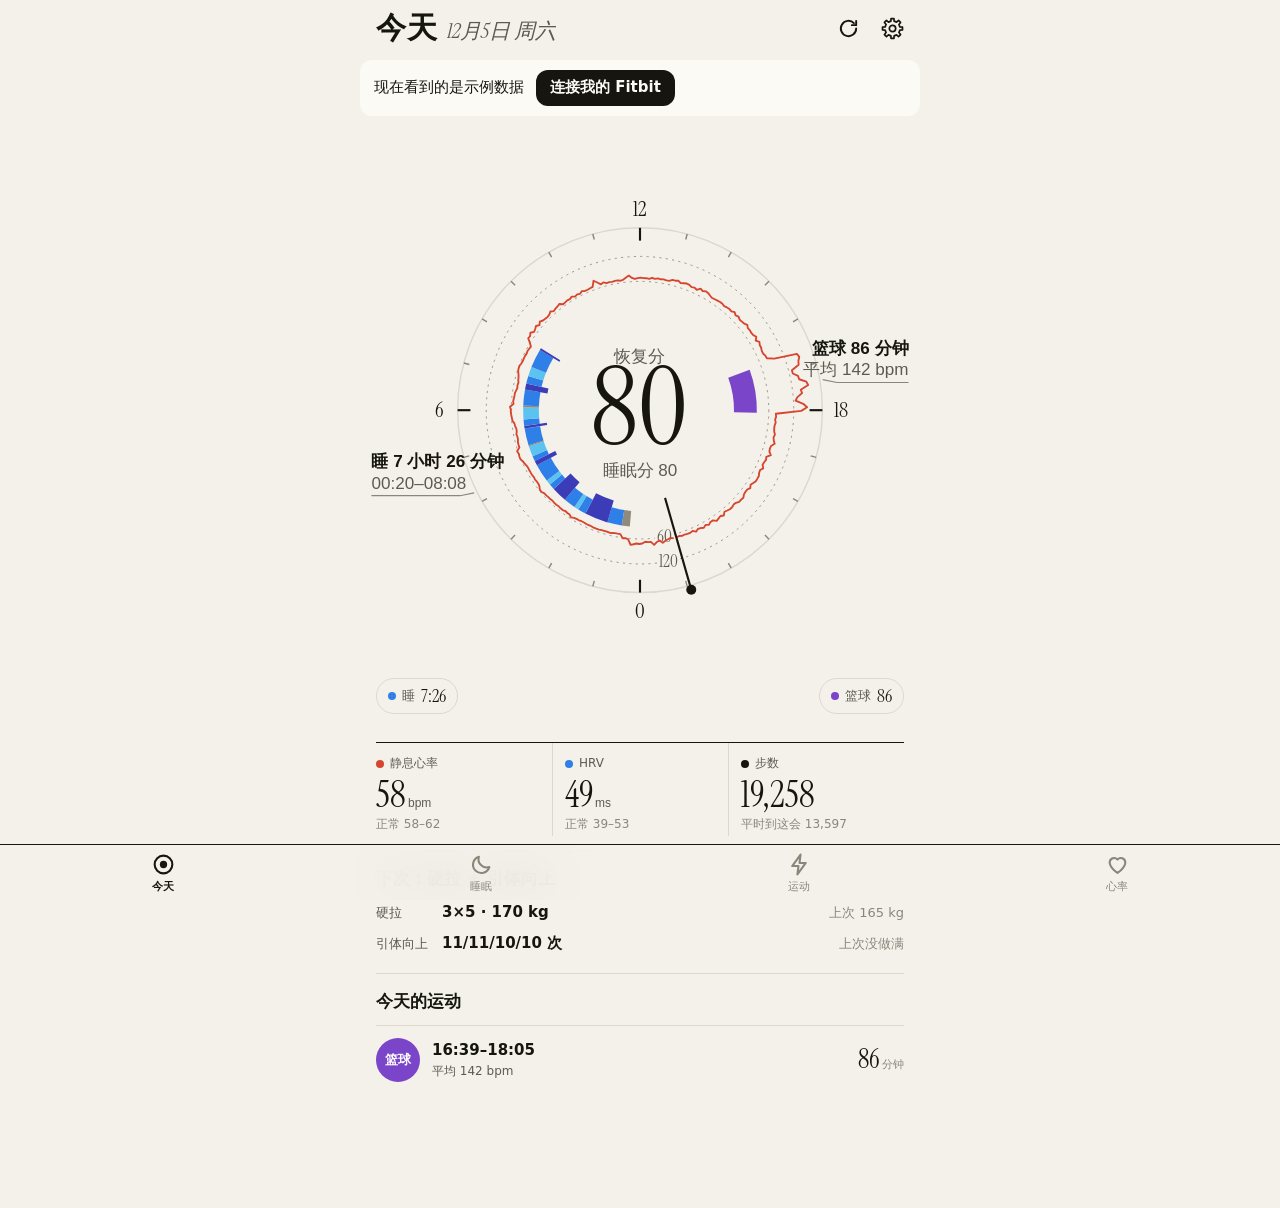
==== commit 7114c8cf: "v3: 日晷 design in the app Today, sleep, workouts (strength merged in) and heart use dial charts; conf" ====
--- a/index.html
+++ b/index.html
@@ -7,8 +7,8 @@
   <meta name="mobile-web-app-capable" content="yes">
   <meta name="apple-mobile-web-app-status-bar-style" content="default">
   <meta name="apple-mobile-web-app-title" content="我的健康">
-  <meta name="theme-color" content="#f2f1ee" media="(prefers-color-scheme: light)">
-  <meta name="theme-color" content="#0e0e0d" media="(prefers-color-scheme: dark)">
+  <meta name="theme-color" content="#f3f1ea" media="(prefers-color-scheme: light)">
+  <meta name="theme-color" content="#0c0c0b" media="(prefers-color-scheme: dark)">
   <meta name="referrer" content="no-referrer">
   <title>我的健康</title>
   <link rel="manifest" href="manifest.webmanifest">
@@ -42,7 +42,6 @@
     <button data-tab="today" role="tab"><svg viewBox="0 0 24 24"><circle cx="12" cy="12" r="8.5" fill="none" stroke="currentColor" stroke-width="2"/><circle cx="12" cy="12" r="3.5" fill="currentColor"/></svg>今天</button>
     <button data-tab="sleep" role="tab"><svg viewBox="0 0 24 24"><path d="M19.5 14.5A8 8 0 0 1 9.5 4.5a8 8 0 1 0 10 10z" fill="none" stroke="currentColor" stroke-width="2" stroke-linejoin="round"/></svg>睡眠</button>
     <button data-tab="workouts" role="tab"><svg viewBox="0 0 24 24"><path d="M13 2.5 5 13.5h6l-1 8 8-11h-6z" fill="none" stroke="currentColor" stroke-width="2" stroke-linejoin="round"/></svg>运动</button>
-    <button data-tab="train" role="tab"><svg viewBox="0 0 24 24"><path d="M6.5 7v10M17.5 7v10M3.5 9.5v5M20.5 9.5v5M6.5 12h11" fill="none" stroke="currentColor" stroke-width="2.2" stroke-linecap="round"/></svg>力量</button>
     <button data-tab="heart" role="tab"><svg viewBox="0 0 24 24"><path d="M12 20s-7.5-4.6-7.5-10.2A4.3 4.3 0 0 1 12 7.2a4.3 4.3 0 0 1 7.5 2.6C19.5 15.4 12 20 12 20z" fill="none" stroke="currentColor" stroke-width="2" stroke-linejoin="round"/></svg>心率</button>
   </nav>
   <script type="module" src="app.js"></script>
--- a/styles.css
+++ b/styles.css
@@ -1,4 +1,5 @@
-/* 我的健康 v2.3 — one design system.
+/* 我的健康 v3 (日晷) — one design system. Warm paper, ink, numbers in a display serif; data on dials (js/dial.js).
+   Earlier notes still hold:
    The interface itself is black, white and grey; color is only for data, one family per subject:
    sleep blue (deep / light / REM; awake is grey because it isn't sleep), heart red, strength green,
    basketball purple, other grey. Orange means one thing: worse than your usual.
@@ -6,13 +7,14 @@
    Anything tappable is at least 44 px tall to the finger, and dims while pressed. */
 :root {
   color-scheme: light;
-  --bg: #f2f1ee; --card: #fcfcfb; --card-2: #f0efec; --line: #e2e1dc; --grid: #e7e6e0; --track: #ebeae5;
-  --text: #0b0b0b; --text-2: #52514e; --muted: #6e6c66;
-  --deep: #3c3bb8; --light: #2f7fe8; --rem: #5cc3f0; --awake: #c9c8c0; --sleep: var(--light);
-  --strength: #12a37f; --strength-soft: #d3efe5; --ball: #a855d6; --ball-ink: #8a3cba; --other: #a9a8a1;
-  --hr: #e34948; --z1: #f6cfcb; --z2: #ef9f97; --z3: #e5675f; --z4: #b9302b;
-  --worse: #eb6834; --worse-ink: #b5420e; --danger: #c8312a;
-  --band: rgba(11, 11, 11, .07); --band-strong: rgba(11, 11, 11, .13); --dot: #c3c2b7; --ref: var(--text-2);
+  --bg: #f3f1ea; --card: #fbfaf5; --card-2: #ebe8df; --line: #dcd8cc; --grid: #e4e0d5; --track: #e6e2d8;
+  --text: #16150f; --text-2: #5d5a50; --muted: #8a867a;
+  --deep: #3c3bb8; --light: #2f7fe8; --rem: #5cc3f0; --awake: #d4cfc2; --awake-strong: #8f8a7c; --sleep: var(--light);
+  --strength: #1d8a5f; --strength-2: #6fbf98; --strength-soft: #d3ebdf; --ball: #7a45c9; --ball-ink: #6a35b8; --other: #a6a08f;
+  --hr: #d8452f; --z1: #f6d3cb; --z2: #eca393; --z3: #df6b55; --z4: #b0301d;
+  --worse: #e0702a; --worse-ink: #b5530f; --danger: #c8312a;
+  --band: rgba(22, 21, 15, .07); --band-strong: rgba(22, 21, 15, .13); --dot: #c3bfb2; --ref: var(--text-2);
+  --serif: "Instrument Serif", "Songti SC", Georgia, serif;
   --press: .55;
   --safe-t: env(safe-area-inset-top, 0px);
   --safe-b: env(safe-area-inset-bottom, 0px);
@@ -20,13 +22,13 @@
 @media (prefers-color-scheme: dark) {
   :root {
     color-scheme: dark;
-    --bg: #0e0e0d; --card: #1a1a19; --card-2: #262624; --line: #31312e; --grid: #2b2b29; --track: #2c2c2a;
-    --text: #f4f3ef; --text-2: #bdbcb5; --muted: #8f8d87;
-    --deep: #6260e8; --light: #2f8cf5; --rem: #5ccbf5; --awake: #5a5955;
-    --strength: #19b88e; --strength-soft: #173f35; --ball: #b77ae8; --ball-ink: #c79af0; --other: #6f6e68;
-    --hr: #f06767; --z1: #4f2726; --z2: #85393a; --z3: #d65a5a; --z4: #ff8f8a;
-    --worse: #f07a3e; --worse-ink: #f39363; --danger: #ff6f63;
-    --band: rgba(255, 255, 255, .09); --band-strong: rgba(255, 255, 255, .17); --dot: #55554f;
+    --bg: #0c0c0b; --card: #151513; --card-2: #22221f; --line: #2b2a27; --grid: #252522; --track: #262623;
+    --text: #f1eee6; --text-2: #b3afa4; --muted: #858177;
+    --deep: #6260e8; --light: #2f8cf5; --rem: #5ccbf5; --awake: #3a3935; --awake-strong: #8a877e;
+    --strength: #2fc787; --strength-2: #1d6b4c; --strength-soft: #143a2b; --ball: #a678ff; --ball-ink: #c09bff; --other: #6f6b60;
+    --hr: #ff6150; --z1: #4f2726; --z2: #85393a; --z3: #d65a5a; --z4: #ff8f8a;
+    --worse: #ff8a3d; --worse-ink: #ffa165; --danger: #ff6f63;
+    --band: rgba(255, 255, 255, .08); --band-strong: rgba(255, 255, 255, .15); --dot: #55554f;
   }
 }
 
@@ -368,3 +370,146 @@
   .top-row, .period { max-width: 528px; margin-left: auto; margin-right: auto; }
   .sheet, .vo-in { max-width: 560px; margin: 0 auto; }
 }
+
+/* ================= v3 日晷 ================= */
+@font-face { font-family: "Instrument Serif"; font-display: swap; src: url(fonts/instrument-serif-latin-400-normal.woff2) format("woff2"); unicode-range: U+0000-00FF, U+2013-2014, U+2212; }
+@font-face { font-family: "Instrument Serif"; font-style: italic; font-display: swap; src: url(fonts/instrument-serif-latin-400-italic.woff2) format("woff2"); unicode-range: U+0000-00FF, U+2013-2014, U+2212; }
+
+/* header: the page name, and the date in italic serif */
+#title { font-size: 30px; letter-spacing: .02em; }
+#plabel { font: italic 21px var(--serif); color: var(--text-2); }
+.top { border-bottom: 0; }
+.seg { padding: 0; gap: 14px; border-radius: 0; background: none; }
+.seg button { min-width: 0; padding: 0 2px; border-radius: 0; color: var(--muted); }
+.seg button[aria-selected="true"] { background: none; box-shadow: none; color: var(--text); font-weight: 600; text-decoration: underline; text-underline-offset: 8px; text-decoration-thickness: 2px; }
+.tabs { border-top: 1px solid var(--text); }
+
+/* sections on paper instead of boxes */
+.card { padding: 16px 0 18px; border-radius: 0; background: none; border-top: 1px solid var(--line); margin-bottom: 0; }
+main > .card:first-child, .card.flat, .card.dialcard { border-top: 0; }
+.card.flat { padding: 6px 0 14px; }
+.card.confirm { box-shadow: none; border-top: 2px solid var(--text); }
+.wk { border-radius: 0; background: none; border-top: 1px solid var(--line); margin: 0; padding: 14px 0; }
+.banner { background: var(--card); }
+main > .btns .btn, .card.flat .btn { background: var(--card); }
+
+/* numbers in the display serif */
+.num .v, .score .v, .vital .vv, .card h2 .big, .vrows .vb b, .dnum .v, .rec .r { font-family: var(--serif); font-weight: 400; letter-spacing: 0; }
+.num .v { font-size: 44px; line-height: 1.02; }
+.num.sm .v { font-size: 34px; }
+.vital .vv { font-size: 30px; }
+.card h2 .big { font-size: 30px; }
+.vrows .vb b { font-size: 22px; }
+svg text { font-family: var(--serif); font-size: 13px; }
+svg text.lbl { font-family: inherit; }
+
+/* the dials */
+.dialwrap { margin: 0 -16px; }
+.dialwrap svg.dial { margin: 0 auto; max-width: 100%; height: auto; }
+svg.dial text, svg.mini text { font-family: var(--serif); fill: var(--muted); font-size: 15px; }
+svg.dial .tn { fill: var(--text); }
+svg.dial .tk { stroke: var(--muted); stroke-width: 1; }
+svg.dial .tkl { stroke: var(--text); stroke-width: 1.5; }
+svg.dial .rim { fill: none; stroke: var(--line); }
+svg.dial .track { fill: color-mix(in srgb, var(--text) 5%, transparent); }
+svg.dial .step { stroke: var(--text-2); stroke-width: .6; opacity: .55; }
+svg.dial .refc { fill: none; stroke: var(--muted); stroke-width: .6; stroke-dasharray: 1.5 3; }
+svg.dial .refa { fill: var(--muted); opacity: .5; }
+svg.dial .refn { font-size: 12px; fill: var(--text-2); }
+svg.dial .restc { fill: none; stroke: var(--hr); stroke-width: 1; stroke-dasharray: 4 3; opacity: .7; }
+svg.dial .restn { font: 12px -apple-system, "PingFang SC", sans-serif; fill: var(--hr); }
+svg.dial .hrl { fill: none; stroke: var(--hr); stroke-width: 1.3; stroke-linejoin: round; }
+svg.dial .hrl.thin { stroke-width: 1.1; }
+svg.dial .hrl.dim { opacity: .3; }
+svg.dial .hrl.strong { stroke-width: 2; }
+svg.dial .hrdot { fill: var(--hr); }
+svg.dial .pkn { font-size: 13px; fill: var(--hr); }
+svg.dial .halo, svg.mini .halo { paint-order: stroke; stroke: var(--bg); stroke-width: 4px; stroke-linejoin: round; }
+svg.dial .hand { stroke: var(--text); stroke-width: 1.5; }
+svg.dial .hand.thin { stroke-width: 1; }
+svg.dial .handdot { fill: var(--text); }
+svg.dial .lead { stroke: var(--muted); stroke-width: .8; }
+svg.dial .lb { font: 600 12px -apple-system, "PingFang SC", sans-serif; fill: var(--text); }
+svg.dial .ls { font: 12px -apple-system, "PingFang SC", sans-serif; fill: var(--text-2); }
+svg.dial .dl.dim { opacity: .35; }
+svg.dial .ck { font: 12px -apple-system, "PingFang SC", sans-serif; fill: var(--text-2); }
+svg.dial .cv { fill: var(--text); }
+svg.dial .cu { font: 12px -apple-system, "PingFang SC", sans-serif; fill: var(--text-2); }
+svg.dial .zn { font: 10px -apple-system, "PingFang SC", sans-serif; fill: var(--hr); }
+svg.dial .reps { font-size: 18px; fill: #fff; }
+svg.mini { display: block; margin: 0 auto; }
+svg.mini .rim { fill: none; stroke: var(--line); }
+svg.mini .mtrack { fill: none; stroke: var(--line); stroke-width: 5; }
+svg.mini .split { stroke: var(--bg); stroke-width: 1.2; }
+svg.mini .todayc { fill: none; stroke: var(--text); stroke-width: 1.5; }
+svg.mini .mname { font: 600 12px -apple-system, "PingFang SC", sans-serif; fill: #fff; }
+svg.mini .mdate { font-size: 11px; fill: #fff; opacity: .85; }
+svg.mini .mempty { font-size: 14px; fill: var(--muted); }
+
+/* chips under the today dial: tap one to light it up on the dial */
+.chips { display: flex; justify-content: space-between; gap: 6px; margin: 0 0 4px; overflow-x: auto; scrollbar-width: none; }
+.chip2 { flex: none; display: flex; align-items: center; gap: 6px; height: 36px; padding: 0 11px; border-radius: 18px; border: 1px solid var(--line); background: none; font-size: 13px; color: var(--text-2); }
+.chip2 i { width: 8px; height: 8px; border-radius: 50%; }
+.chip2 b { font: 400 18px var(--serif); color: var(--text); }
+.chip2[aria-pressed="true"] { background: var(--text); border-color: var(--text); color: var(--bg); }
+.chip2[aria-pressed="true"] b { color: var(--bg); }
+
+/* three numbers in a row, ruled */
+.trio { display: grid; grid-template-columns: repeat(3, minmax(0, 1fr)); border-top: 1px solid var(--text); }
+.trio > div { padding: 12px 0 2px; min-width: 0; }
+.trio > div + div { padding-left: 12px; border-left: 1px solid var(--line); }
+.trio .k { display: flex; align-items: center; gap: 6px; font-size: 12px; color: var(--text-2); }
+.trio .k i { flex: none; width: 8px; height: 8px; border-radius: 50%; }
+.trio .v { margin-top: 4px; font: 36px/1.05 var(--serif); white-space: nowrap; }
+.trio .v small { margin: 0 2px; font: 12px -apple-system, "PingFang SC", sans-serif; color: var(--text-2); }
+.trio .n { margin-top: 2px; font-size: 12px; color: var(--muted); }
+.trio .n.warn, .trio .v.warn { color: var(--worse-ink); }
+
+/* stage bars against your usual */
+.sbars { display: grid; gap: 10px; }
+.sbar { display: grid; grid-template-columns: 44px 1fr 100px; align-items: center; gap: 10px; font-size: 13px; }
+.sbar .k { color: var(--text-2); }
+.sbar .tr { position: relative; height: 8px; border-radius: 4px; background: var(--track); }
+.sbar .tr i { position: absolute; left: 0; top: 0; bottom: 0; border-radius: 4px; }
+.sbar .tr u { position: absolute; top: -3px; bottom: -3px; border-left: 1.5px dashed var(--text-2); }
+.sbar .vv { text-align: right; font: 18px var(--serif); white-space: nowrap; }
+.sbar .vv small { margin-left: 4px; font: 11px -apple-system, "PingFang SC", sans-serif; color: var(--muted); }
+
+/* a row of seven small dials */
+.week7 { display: grid; grid-template-columns: repeat(7, minmax(0, 1fr)); gap: 4px; text-align: center; }
+.week7 .d { cursor: pointer; }
+.week7 .v { margin-top: 4px; font: 17px var(--serif); }
+.week7 .n { font-size: 11px; color: var(--muted); }
+.week7 .d.on .n { color: var(--text); font-weight: 600; }
+
+/* 运动: the month of dials */
+.dcal { display: grid; grid-template-columns: repeat(7, minmax(0, 1fr)); gap: 8px 2px; }
+.dcal .h { text-align: center; font-size: 11px; color: var(--muted); }
+.dcal .c { text-align: center; cursor: pointer; }
+.dcal .c .m { height: 15px; margin-top: 1px; font: 13px var(--serif); color: var(--text-2); }
+.kchips { display: grid; grid-template-columns: repeat(3, minmax(0, 1fr)); border-top: 1px solid var(--text); }
+.kchips > div { padding: 12px 0 0; }
+.kchips > div + div { padding-left: 12px; border-left: 1px solid var(--line); }
+.kchips .kk { display: inline-block; padding: 2px 8px; border-radius: 10px; color: #fff; font-size: 12px; font-weight: 600; }
+.kchips .v { margin-top: 4px; font: 36px/1.05 var(--serif); }
+.kchips .v small { margin-left: 2px; font: 12px -apple-system, "PingFang SC", sans-serif; color: var(--text-2); }
+.kchips .n { margin-top: 2px; font-size: 12px; color: var(--muted); }
+.rec { display: grid; grid-template-columns: 44px minmax(0, 1fr) auto; gap: 12px; align-items: center; width: 100%; padding: 12px 0; border: 0; border-top: 1px solid var(--line); background: none; text-align: left; }
+.rec .dot { display: grid; place-items: center; width: 44px; height: 44px; border-radius: 50%; color: #fff; font-size: 13px; font-weight: 700; }
+.rec .t { font-weight: 600; }
+.rec .s { margin-top: 1px; overflow: hidden; font-size: 12px; color: var(--text-2); text-overflow: ellipsis; white-space: nowrap; }
+.rec .r { font-size: 26px; text-align: right; white-space: nowrap; }
+.rec .r small { margin-left: 2px; font: 11px -apple-system, "PingFang SC", sans-serif; color: var(--muted); }
+
+/* the confirm card: one 确认, a microphone, and "不是训练" small */
+.cbtns { display: grid; grid-template-columns: 1fr 48px; gap: 8px; margin-top: 14px; }
+.cbtns .btn { margin: 0; min-height: 48px; border-radius: 24px; }
+.cbtns .mic { display: grid; place-items: center; width: 48px; padding: 0; border: 1px solid var(--line); background: none; }
+.cbtns .mic svg { width: 22px; height: 22px; }
+.lifts2 .lift2 { display: grid; grid-template-columns: 76px minmax(0, 1fr) auto; align-items: baseline; gap: 8px; padding: 10px 0; border-top: 1px solid var(--line); }
+.lifts2 .lift2 b { font-weight: 600; }
+.lifts2 .sets { font: 24px var(--serif); letter-spacing: .03em; white-space: nowrap; overflow: hidden; text-overflow: ellipsis; }
+.lifts2 .sets small { margin-left: 6px; font: 12px -apple-system, "PingFang SC", sans-serif; color: var(--text-2); letter-spacing: 0; }
+.lifts2 .n { font-size: 12px; color: var(--muted); text-align: right; }
+.dnote { margin: -4px 0 12px; font-size: 12px; color: var(--muted); text-align: center; }
+.cbtns .mic::before { content: none; }
